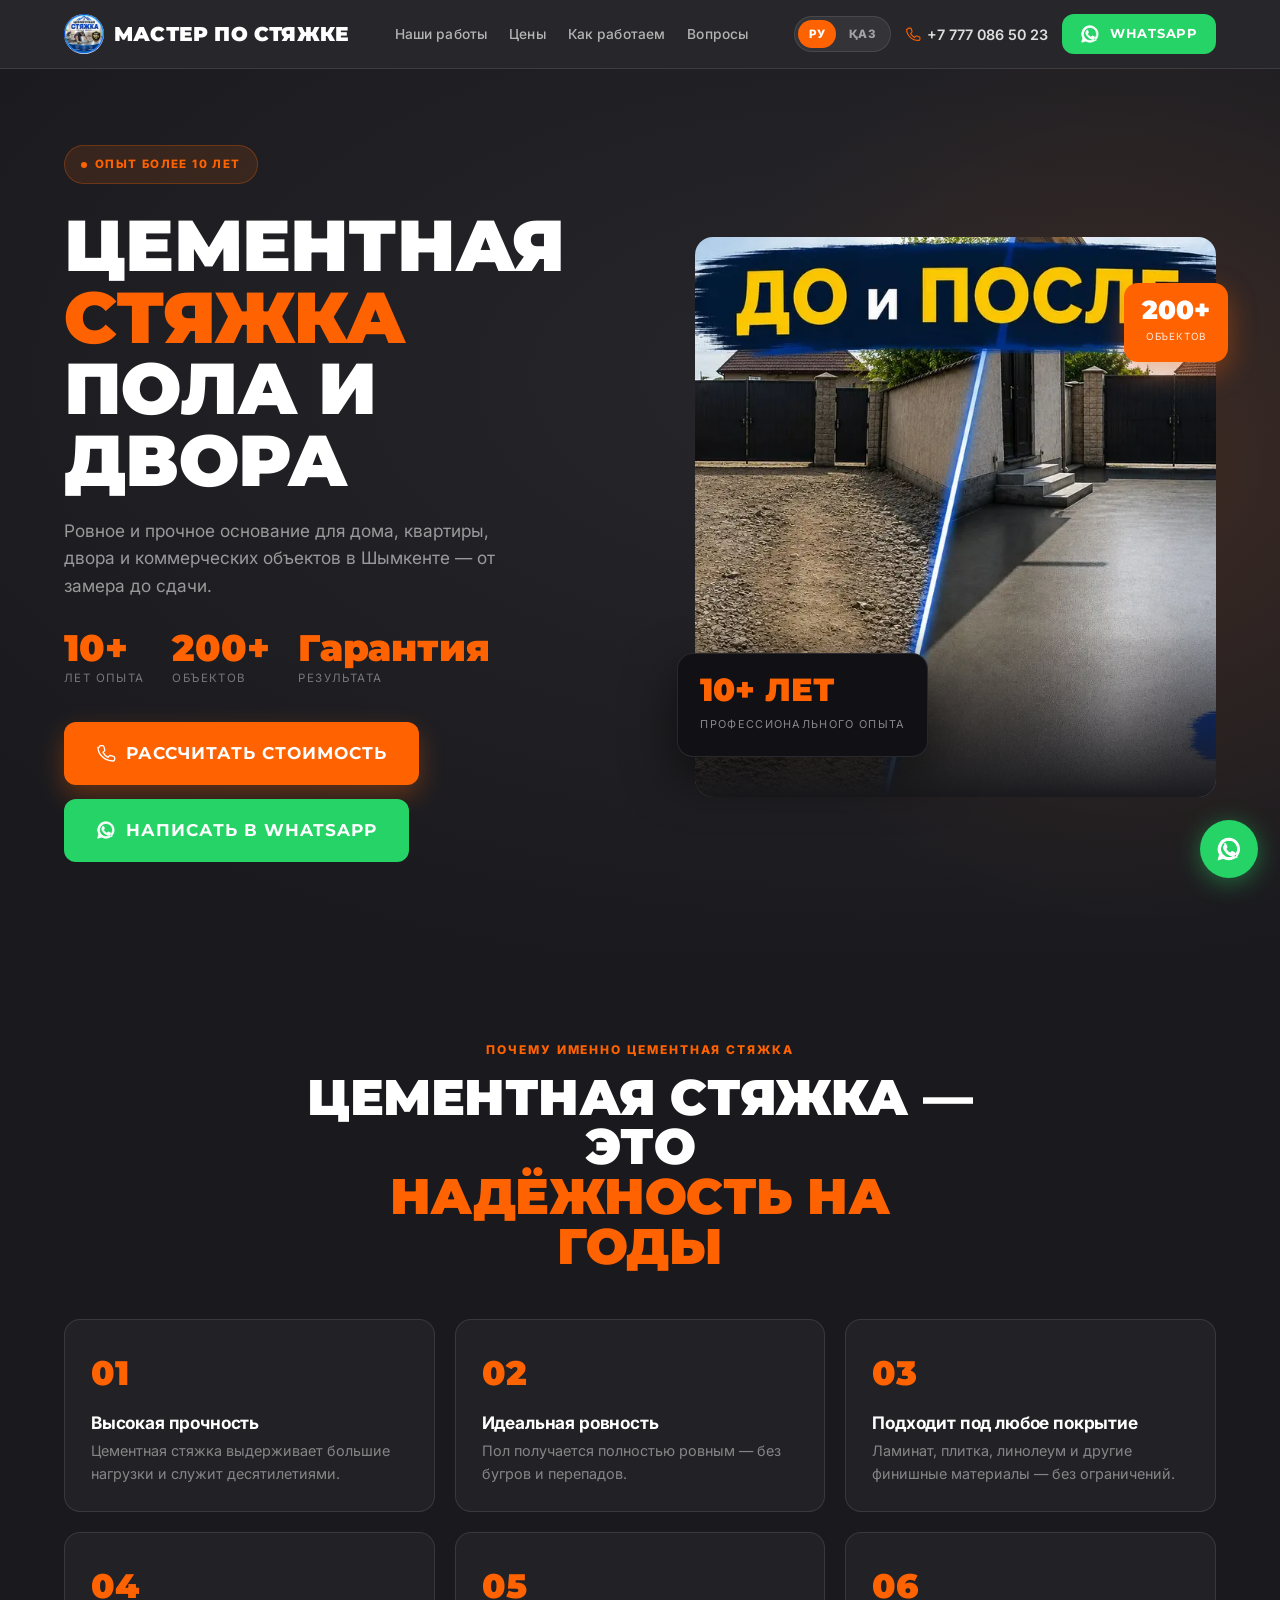
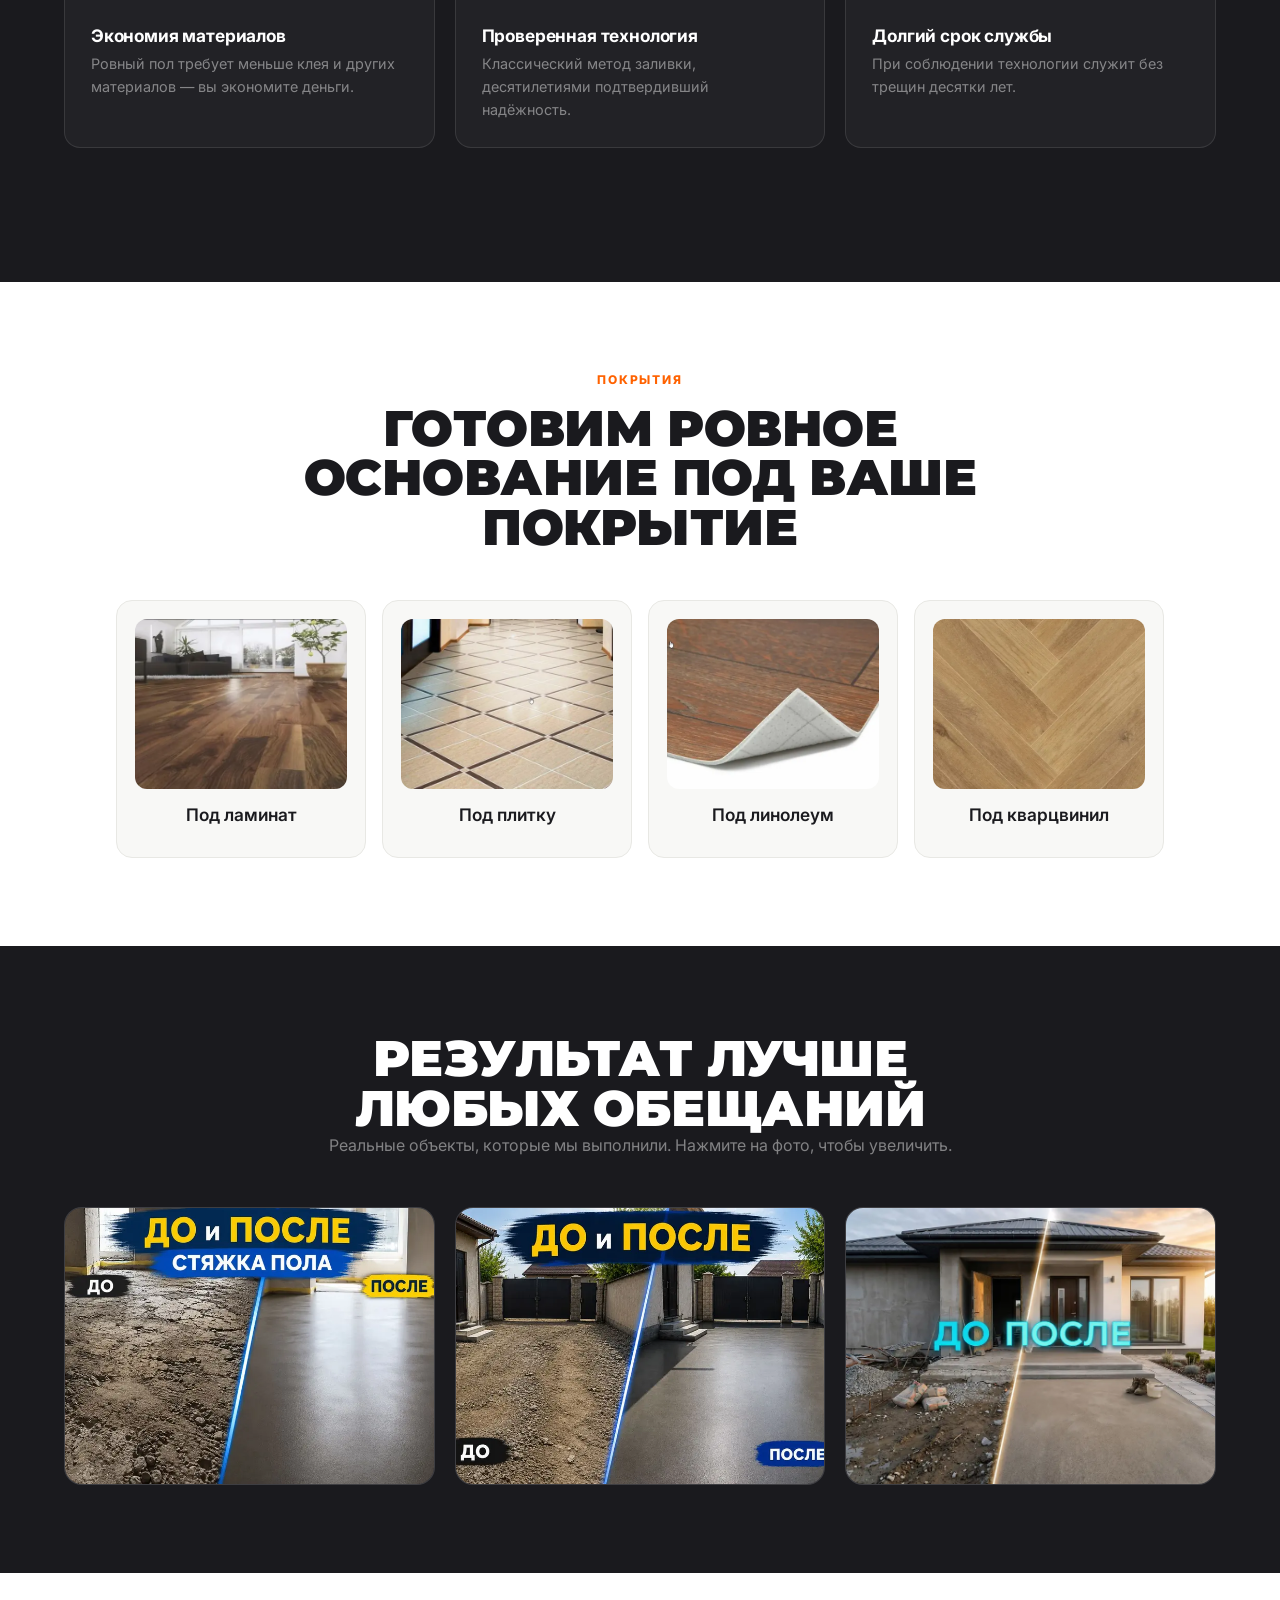
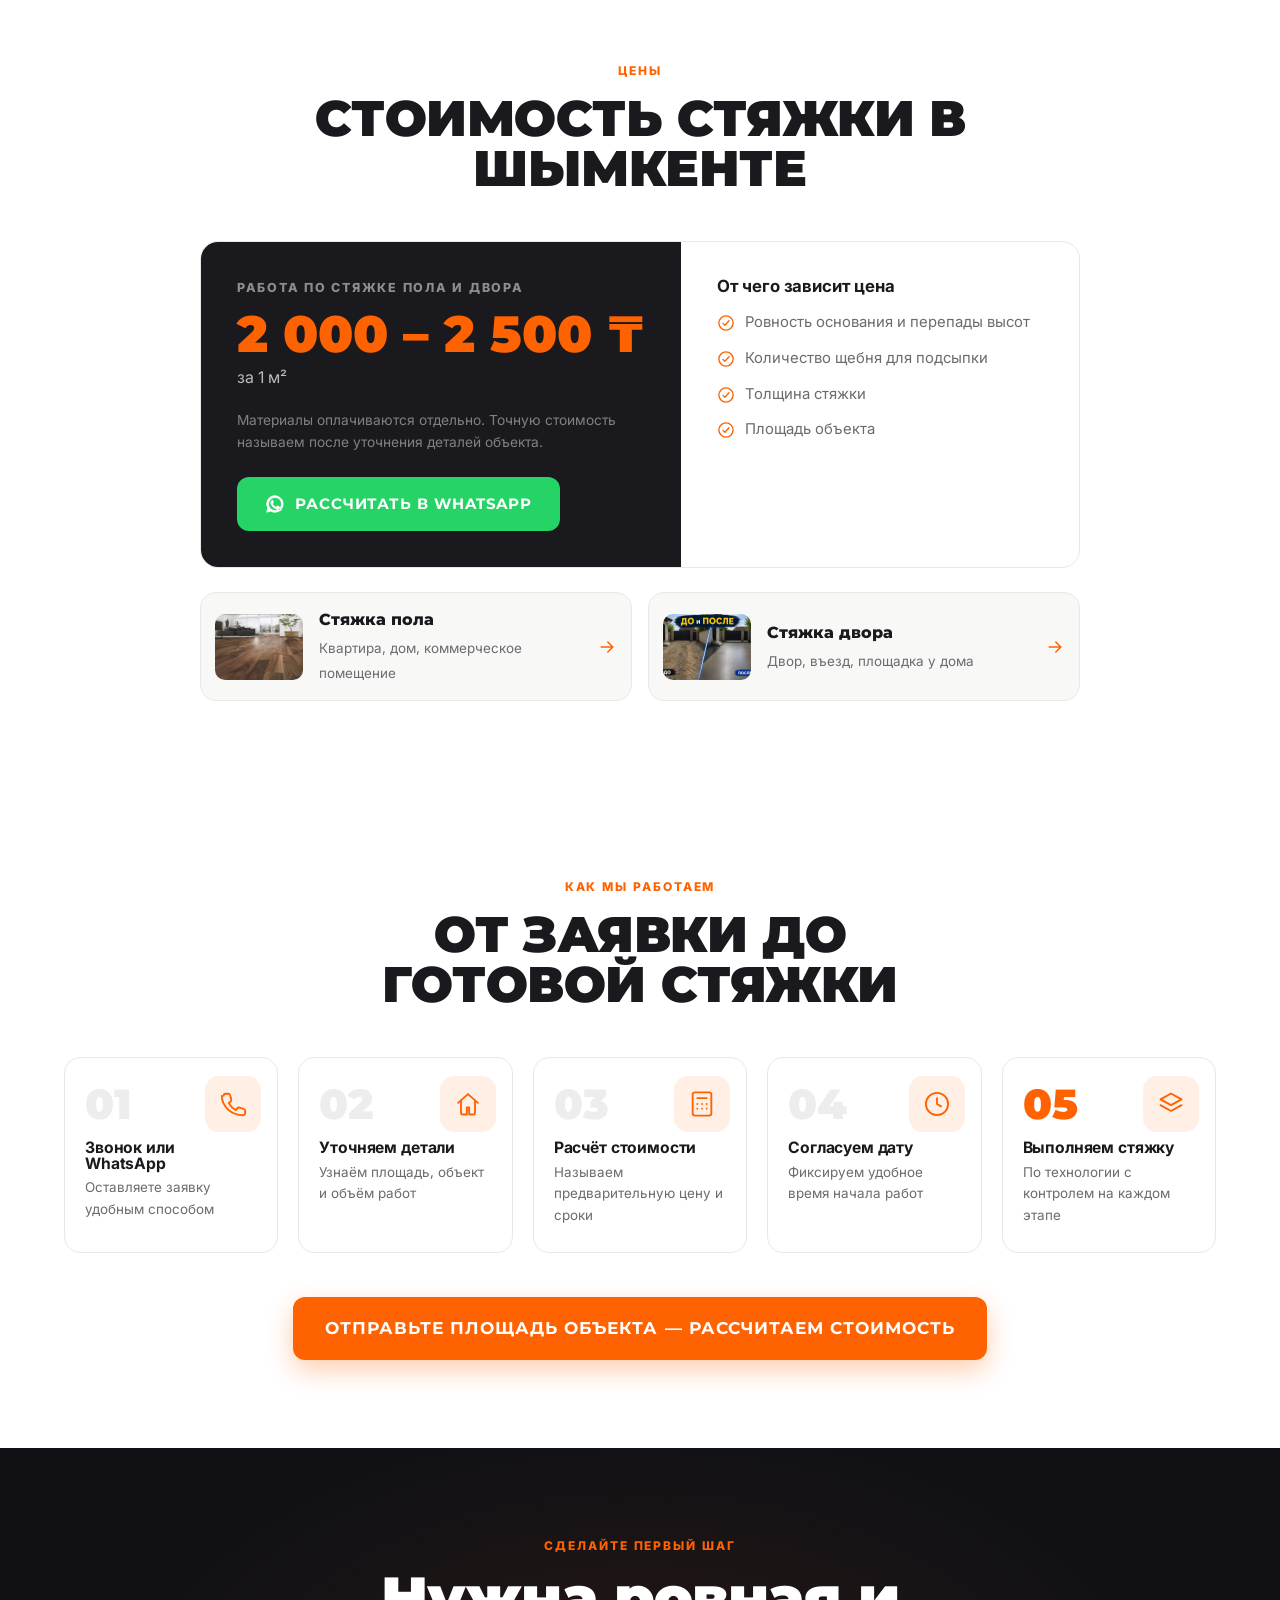
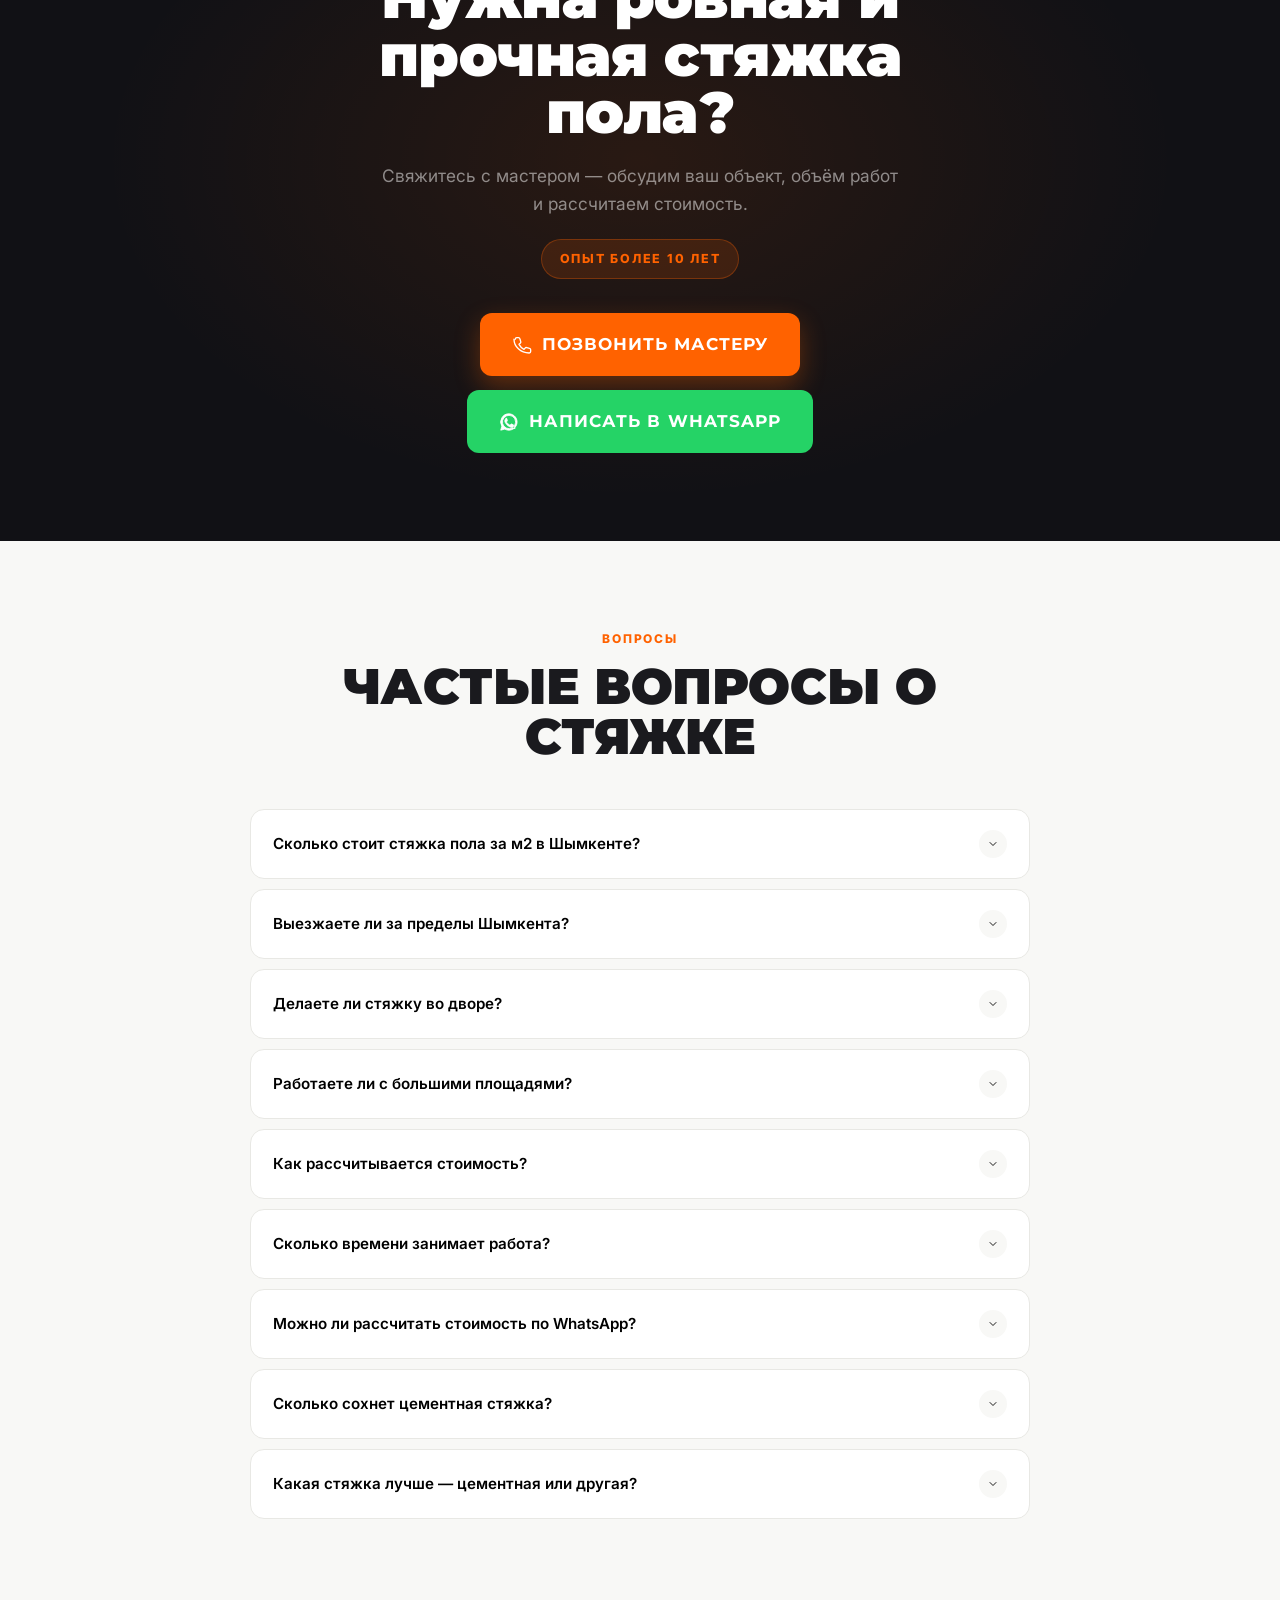
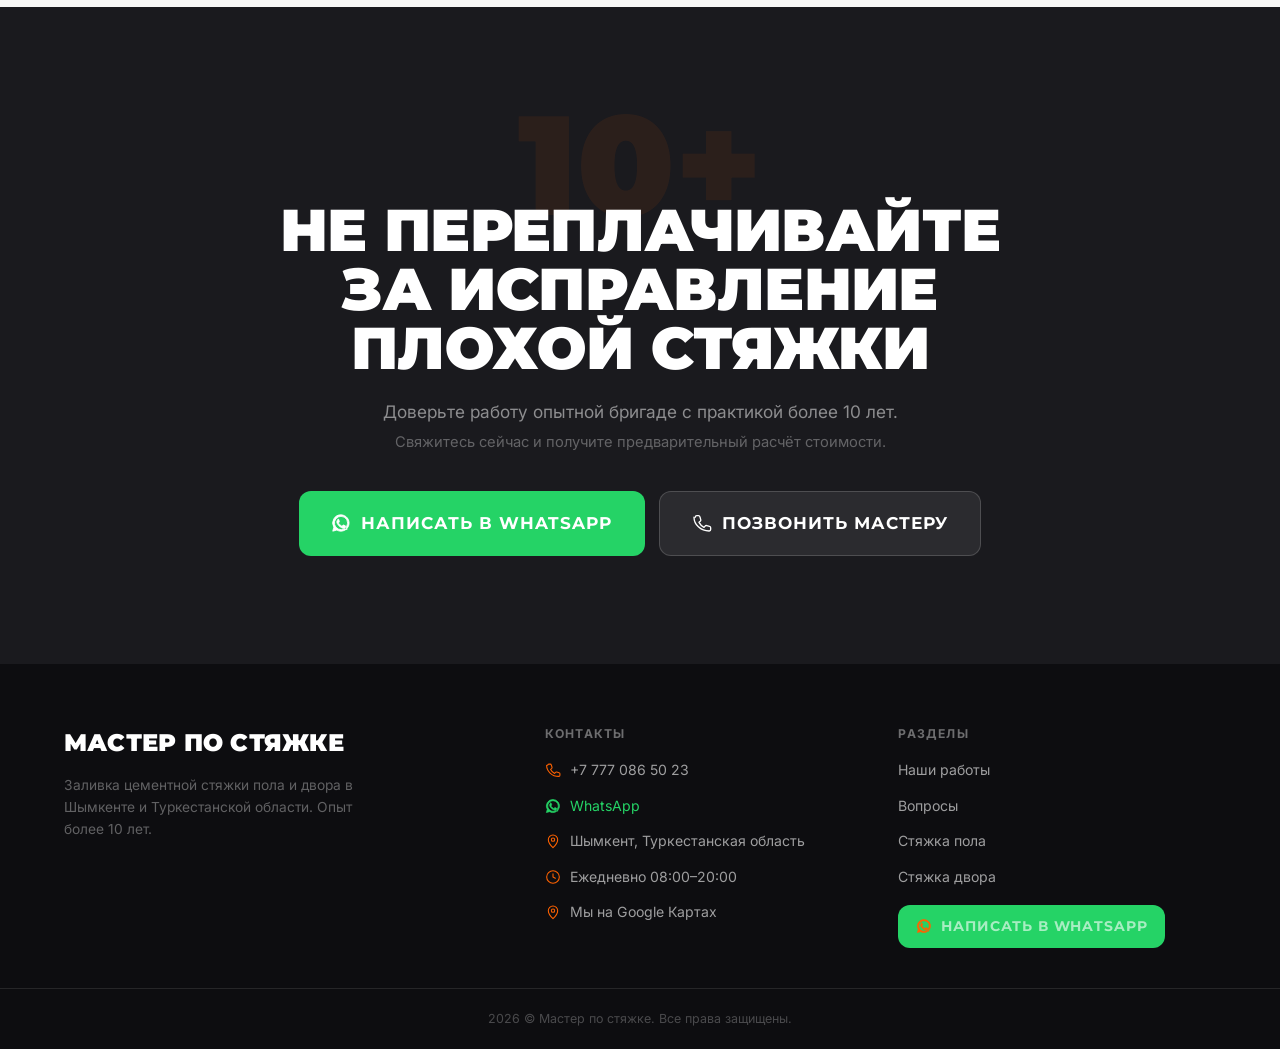
==== index.html @ 06625010 "Work more search phrases into page copy Add 'заливка пола', 'бетонирование двора', 'цена за м2' and " ====
<!DOCTYPE html>
<html lang="ru">
<head>
<meta charset="UTF-8">
<meta name="viewport" content="width=device-width, initial-scale=1.0">
<title>Цементная стяжка пола и двора в Шымкенте — мастер с опытом 10+ лет</title>
<meta name="description" content="Профессиональная заливка цементной стяжки пола и двора в Шымкенте. Опытный мастер и бригада, соблюдение технологии, цена работы от 2000 ₸ за м². Звоните или пишите в WhatsApp.">
<meta name="keywords" content="цементная стяжка Шымкент, стяжка пола Шымкент, заливка стяжки, заливка пола, стяжка двора, стяжка под ламинат, стяжка под плитку, стяжка под линолеум, стяжка под кварцвинил, мастер по стяжке, бригада по стяжке, заливка цементного пола, стяжка пола цена Шымкент, стяжка пола под ключ, ровная стяжка пола, стяжка для квартиры Шымкент, стяжка частного дома, выравнивание пола стяжкой, стяжка Туркестанская область, сколько стоит стяжка за м2, сколько сохнет стяжка">
<meta name="robots" content="index, follow">
<link rel="canonical" href="https://styazhka-shymkent.kz/">
<link rel="alternate" hreflang="ru" href="https://styazhka-shymkent.kz/">
<link rel="alternate" hreflang="kk" href="https://styazhka-shymkent.kz/kk/">
<link rel="alternate" hreflang="x-default" href="https://styazhka-shymkent.kz/">

<meta property="og:type" content="website">
<meta property="og:title" content="Цементная стяжка пола и двора в Шымкенте — мастер с опытом 10+ лет">
<meta property="og:description" content="Ровная и прочная стяжка для дома, квартиры, двора и коммерческих объектов. Расчёт стоимости до начала работ.">
<meta property="og:image" content="https://styazhka-shymkent.kz/images/hero-driveway.jpg">
<meta property="og:image:width" content="1400">
<meta property="og:image:height" content="933">
<meta property="og:url" content="https://styazhka-shymkent.kz/">
<meta property="og:locale" content="ru_RU">
<meta property="og:locale:alternate" content="kk_KZ">
<meta property="og:phone_number" content="+77770865023">

<link rel="icon" href="/favicon.ico" sizes="any">
<link rel="icon" type="image/png" sizes="48x48" href="/favicon-48.png">
<link rel="icon" type="image/png" sizes="96x96" href="/favicon-96.png">
<link rel="icon" type="image/png" sizes="120x120" href="/favicon-120.png">
<link rel="icon" type="image/png" sizes="192x192" href="/favicon-192.png">
<link rel="apple-touch-icon" href="/apple-touch-icon.png">

<link rel="preconnect" href="https://fonts.googleapis.com">
<link rel="preconnect" href="https://fonts.gstatic.com" crossorigin>
<link rel="preload" as="style" href="https://fonts.googleapis.com/css2?family=Montserrat:wght@600;700;800;900&family=Inter:wght@400;500;600;700&display=swap">
<link href="https://fonts.googleapis.com/css2?family=Montserrat:wght@600;700;800;900&family=Inter:wght@400;500;600;700&display=swap" rel="stylesheet" media="print" onload="this.media='all'">
<noscript><link href="https://fonts.googleapis.com/css2?family=Montserrat:wght@600;700;800;900&family=Inter:wght@400;500;600;700&display=swap" rel="stylesheet"></noscript>

<link rel="preload" as="image" href="images/hero-driveway.webp" media="(min-width: 1081px)" fetchpriority="high">
<link rel="stylesheet" href="styles.css?v=2">

<script type="application/ld+json">
{
  "@context": "https://schema.org",
  "@type": "HomeAndConstructionBusiness",
  "name": "Мастер по стяжке — Шымкент",
  "description": "Заливка цементной стяжки пола и двора в Шымкенте. Опытный мастер и бригада, более 10 лет на рынке.",
  "url": "https://styazhka-shymkent.kz/",
  "image": "https://styazhka-shymkent.kz/images/hero-driveway.jpg",
  "telephone": "+77770865023",
  "priceRange": "2000–2500 ₸/м²",
  "logo": "https://styazhka-shymkent.kz/images/logo.png",
  "openingHours": "Mo-Su 08:00-20:00",
  "hasMap": "https://maps.google.com/?cid=4954573029250881771",
  "sameAs": ["https://maps.google.com/?cid=4954573029250881771"],
  "areaServed": [
    {"@type": "City", "name": "Шымкент"},
    {"@type": "AdministrativeArea", "name": "Туркестанская область"}
  ],
  "address": { "@type": "PostalAddress", "addressLocality": "Шымкент", "addressCountry": "KZ" }
}
</script>
<!-- Yandex.Metrika counter -->
<script type="text/javascript">
    (function(m,e,t,r,i,k,a){
        m[i]=m[i]||function(){(m[i].a=m[i].a||[]).push(arguments)};
        m[i].l=1*new Date();
        for (var j = 0; j < document.scripts.length; j++) {if (document.scripts[j].src === r) { return; }}
        k=e.createElement(t),a=e.getElementsByTagName(t)[0],k.async=1,k.src=r,a.parentNode.insertBefore(k,a)
    })(window, document,'script','https://mc.yandex.ru/metrika/tag.js?id=113211714', 'ym');

    ym(113211714, 'init', {ssr:true, webvisor:true, clickmap:true, ecommerce:"dataLayer", accurateTrackBounce:true, trackLinks:true});
</script>
<!-- /Yandex.Metrika counter -->
</head>
<body>
<noscript><div><img src="https://mc.yandex.ru/watch/113211714" style="position:absolute; left:-9999px;" alt="" /></div></noscript>

<!-- ===== ICON SPRITE ===== -->
<svg style="display:none">
  <defs>
    <symbol id="i-award" viewBox="0 0 24 24" fill="none" stroke="currentColor" stroke-width="1.6" stroke-linecap="round" stroke-linejoin="round">
      <circle cx="12" cy="8" r="6"/><path d="M8.5 13.5 7 22l5-3 5 3-1.5-8.5"/>
    </symbol>
    <symbol id="i-users" viewBox="0 0 24 24" fill="none" stroke="currentColor" stroke-width="1.6" stroke-linecap="round" stroke-linejoin="round">
      <circle cx="9" cy="8" r="3.2"/><path d="M2.5 20c0-3.5 2.9-6 6.5-6s6.5 2.5 6.5 6"/>
      <circle cx="17" cy="8.5" r="2.6"/><path d="M16 14.3c2.9.4 5 2.6 5 5.7"/>
    </symbol>
    <symbol id="i-pin" viewBox="0 0 24 24" fill="none" stroke="currentColor" stroke-width="1.6" stroke-linecap="round" stroke-linejoin="round">
      <path d="M12 22s7-6.6 7-12a7 7 0 1 0-14 0c0 5.4 7 12 7 12Z"/><circle cx="12" cy="10" r="2.5"/>
    </symbol>
    <symbol id="i-calc" viewBox="0 0 24 24" fill="none" stroke="currentColor" stroke-width="1.6" stroke-linecap="round" stroke-linejoin="round">
      <rect x="4" y="2" width="16" height="20" rx="2"/><path d="M8 7h8M8 12h.01M12 12h.01M16 12h.01M8 16h.01M12 16h.01M16 16h.01"/>
    </symbol>
    <symbol id="i-phone" viewBox="0 0 24 24" fill="none" stroke="currentColor" stroke-width="1.6" stroke-linecap="round" stroke-linejoin="round">
      <path d="M4 5c0-1 .8-1.8 1.8-1.8h2c.8 0 1.5.5 1.7 1.3l1 3.4c.2.7 0 1.5-.6 2l-1.5 1.3a14 14 0 0 0 6 6l1.3-1.5c.5-.6 1.3-.8 2-.6l3.4 1c.8.2 1.3.9 1.3 1.7v2c0 1-.8 1.8-1.8 1.8C10.3 21.6 2.4 13.7 2.4 5"/>
    </symbol>
    <symbol id="i-whatsapp" viewBox="0 0 24 24" fill="currentColor">
      <path d="M12 2.2A9.8 9.8 0 0 0 3.4 17l-1.3 4.8L7 20.5A9.8 9.8 0 1 0 12 2.2Zm0 1.8a8 8 0 0 1 6.7 12.3l-.2.4.8 3-3.1-.8-.4.2A8 8 0 1 1 12 4Zm-3.4 4c-.2 0-.5 0-.7.4-.2.4-.9 1-.9 2.3 0 1.3 1 2.6 1.1 2.8.1.2 2 3.1 4.8 4.2 2.4 1 2.4.6 2.8.6.5 0 1.6-.6 1.8-1.3.2-.6.2-1.1.2-1.2-.1-.1-.3-.2-.6-.4l-2-1c-.3-.1-.5-.1-.6.1l-.9 1.1c-.2.2-.3.2-.6.1-.3-.1-1.2-.5-2.3-1.5-.9-.8-1.4-1.7-1.6-2-.2-.3 0-.5.1-.6l.5-.6c.2-.2.2-.4.3-.6.1-.2 0-.4 0-.6l-.9-2.1c-.2-.5-.4-.5-.6-.5h-.5Z"/>
    </symbol>
    <symbol id="i-check" viewBox="0 0 24 24" fill="none" stroke="currentColor" stroke-width="1.8" stroke-linecap="round" stroke-linejoin="round">
      <circle cx="12" cy="12" r="9.5"/><path d="m8 12.5 2.5 2.5 5.5-6"/>
    </symbol>
    <symbol id="i-star" viewBox="0 0 24 24" fill="currentColor">
      <path d="M12 2.5l2.9 6.1 6.6.8-4.9 4.5 1.3 6.6L12 17.4l-5.9 3.1 1.3-6.6-4.9-4.5 6.6-.8Z"/>
    </symbol>
    <symbol id="i-home" viewBox="0 0 24 24" fill="none" stroke="currentColor" stroke-width="1.6" stroke-linecap="round" stroke-linejoin="round">
      <path d="M3.5 11 12 3.5 20.5 11"/><path d="M6 9.5V20a1 1 0 0 0 1 1h4v-6h2v6h4a1 1 0 0 0 1-1V9.5"/>
    </symbol>
    <symbol id="i-building" viewBox="0 0 24 24" fill="none" stroke="currentColor" stroke-width="1.6" stroke-linecap="round" stroke-linejoin="round">
      <rect x="5" y="3" width="14" height="18" rx="1"/><path d="M9 7h1M14 7h1M9 11h1M14 11h1M9 15h1M14 15h1M10 21v-4h4v4"/>
    </symbol>
    <symbol id="i-layers" viewBox="0 0 24 24" fill="none" stroke="currentColor" stroke-width="1.6" stroke-linecap="round" stroke-linejoin="round">
      <path d="m12 3 9 5-9 5-9-5 9-5Z"/><path d="m3 13 9 5 9-5"/>
    </symbol>
    <symbol id="i-grid" viewBox="0 0 24 24" fill="none" stroke="currentColor" stroke-width="1.6" stroke-linecap="round" stroke-linejoin="round">
      <rect x="3.5" y="3.5" width="7.5" height="7.5" rx="1"/><rect x="13" y="3.5" width="7.5" height="7.5" rx="1"/>
      <rect x="3.5" y="13" width="7.5" height="7.5" rx="1"/><rect x="13" y="13" width="7.5" height="7.5" rx="1"/>
    </symbol>
    <symbol id="i-tree" viewBox="0 0 24 24" fill="none" stroke="currentColor" stroke-width="1.6" stroke-linecap="round" stroke-linejoin="round">
      <path d="M12 2 7 10h3l-4 6h4v6h4v-6h4l-4-6h3L12 2Z"/>
    </symbol>
    <symbol id="i-garage" viewBox="0 0 24 24" fill="none" stroke="currentColor" stroke-width="1.6" stroke-linecap="round" stroke-linejoin="round">
      <path d="M3 21V9l9-6 9 6v12"/><path d="M5 21v-9h14v9"/><path d="M5 12h14"/>
    </symbol>
    <symbol id="i-briefcase" viewBox="0 0 24 24" fill="none" stroke="currentColor" stroke-width="1.6" stroke-linecap="round" stroke-linejoin="round">
      <rect x="2.5" y="7" width="19" height="13" rx="2"/><path d="M8 7V5a2 2 0 0 1 2-2h4a2 2 0 0 1 2 2v2"/><path d="M2.5 12.5h19"/>
    </symbol>
    <symbol id="i-maximize" viewBox="0 0 24 24" fill="none" stroke="currentColor" stroke-width="1.6" stroke-linecap="round" stroke-linejoin="round">
      <path d="M8 3H4a1 1 0 0 0-1 1v4M16 3h4a1 1 0 0 1 1 1v4M21 16v4a1 1 0 0 1-1 1h-4M3 16v4a1 1 0 0 0 1 1h4"/>
    </symbol>
    <symbol id="i-camera" viewBox="0 0 24 24" fill="none" stroke="currentColor" stroke-width="1.6" stroke-linecap="round" stroke-linejoin="round">
      <path d="M4 8h3l1.5-2h7L17 8h3a1 1 0 0 1 1 1v9a1 1 0 0 1-1 1H4a1 1 0 0 1-1-1V9a1 1 0 0 1 1-1Z"/><circle cx="12" cy="13.5" r="3.4"/>
    </symbol>
    <symbol id="i-clock" viewBox="0 0 24 24" fill="none" stroke="currentColor" stroke-width="1.6" stroke-linecap="round" stroke-linejoin="round">
      <circle cx="12" cy="12" r="9.5"/><path d="M12 7v5l3.5 2"/>
    </symbol>
    <symbol id="i-arrow" viewBox="0 0 24 24" fill="none" stroke="currentColor" stroke-width="1.8" stroke-linecap="round" stroke-linejoin="round">
      <path d="M5 12h14M13 6l6 6-6 6"/>
    </symbol>
    <symbol id="i-chevron" viewBox="0 0 24 24" fill="none" stroke="currentColor" stroke-width="1.8" stroke-linecap="round" stroke-linejoin="round">
      <path d="m6 9 6 6 6-6"/>
    </symbol>
    <symbol id="i-close" viewBox="0 0 24 24" fill="none" stroke="currentColor" stroke-width="1.8" stroke-linecap="round" stroke-linejoin="round">
      <path d="m6 6 12 12M18 6 6 18"/>
    </symbol>
    <symbol id="i-zoom" viewBox="0 0 24 24" fill="none" stroke="currentColor" stroke-width="1.6" stroke-linecap="round" stroke-linejoin="round">
      <circle cx="11" cy="11" r="7"/><path d="m21 21-4.3-4.3M11 8v6M8 11h6"/>
    </symbol>
    <symbol id="i-shield" viewBox="0 0 24 24" fill="none" stroke="currentColor" stroke-width="1.6" stroke-linecap="round" stroke-linejoin="round">
      <path d="M12 2.5 20 6v6c0 5-3.4 8.4-8 9.5C7.4 20.4 4 17 4 12V6l8-3.5Z"/><path d="m8.5 12 2.5 2.5 4.5-5"/>
    </symbol>
  </defs>
</svg>

<!-- ===== HEADER ===== -->
<header class="site-header" id="siteHeader">
  <div class="container header-inner">
    <a href="#top" class="logo">
      <img class="logo-mark" src="images/logo.webp" width="40" height="40" alt="Логотип — Мастер по стяжке">
      <span class="logo-stack">
        <span class="logo-text" data-i18n="logo.header">Мастер по стяжке</span>
      </span>
    </a>

    <nav class="main-nav" id="mainNav">
      <a href="#before-after" data-i18n="nav.before_after">Наши работы</a>
      <a href="#price">Цены</a>
      <a href="#process" data-i18n="nav.process" class="hide-mobile">Как работаем</a>
      <a href="#faq" data-i18n="nav.faq">Вопросы</a>
    </nav>

    <div class="header-actions">
      <div class="lang-switch" role="group" aria-label="Тіл / Язык">
        <a href="/" class="lang-btn active">РУ</a>
        <a href="/kk/" class="lang-btn">ҚАЗ</a>
      </div>
      <a href="tel:+77770865023" class="phone-link">
        <svg class="ic"><use href="#i-phone"/></svg> +7 777 086 50 23
      </a>
      <a href="https://wa.me/77770865023?text=Здравствуйте! Хочу узнать стоимость заливки стяжки." class="btn btn-accent btn-sm">
        <svg class="ic"><use href="#i-whatsapp"/></svg> WhatsApp
      </a>
      <button class="burger" id="burger" aria-label="Меню">
        <span></span><span></span><span></span>
      </button>
    </div>
  </div>
</header>

<!-- ===== HERO ===== -->
<section class="hero" id="top">
  <div class="container hero-inner">
    <div class="hero-text reveal">
      <span class="hero-badge"><span class="dot"></span> <span data-i18n="hero.badge">Опыт более 10 лет</span></span>

      <h1 data-i18n-html="hero.h1">ЦЕМЕНТНАЯ<br><span class="accent">СТЯЖКА</span><br>ПОЛА И ДВОРА</h1>

      <p class="hero-sub" data-i18n="hero.sub">Ровное и прочное основание для дома, квартиры, двора и коммерческих объектов в Шымкенте — от замера до сдачи.</p>

      <div class="hero-stats">
        <div><strong>10+</strong><span data-i18n="hero.stat1">лет опыта</span></div>
        <div><strong>200+</strong><span data-i18n="hero.stat2">объектов</span></div>
        <div><strong data-i18n="hero.stat3num">Гарантия</strong><span data-i18n="hero.stat3">результата</span></div>
      </div>

      <div class="hero-cta">
        <a href="#contact-form" class="btn btn-primary btn-lg"><svg class="ic"><use href="#i-phone"/></svg> <span data-i18n="hero.cta1">Рассчитать стоимость</span></a>
        <a href="https://wa.me/77770865023?text=Здравствуйте! Хочу узнать стоимость заливки стяжки." class="btn btn-accent btn-lg">
          <svg class="ic"><use href="#i-whatsapp"/></svg> <span data-i18n="common.whatsapp_link">Написать в WhatsApp</span>
        </a>
      </div>

    </div>

    <div class="hero-media">
      <div class="hero-photo">
        <img src="images/hero-driveway.webp" width="1100" height="733" loading="lazy" alt="Стяжка двора в Шымкенте — до и после">
      </div>
      <div class="hero-badge-card">
        <strong data-i18n="hero.badgecard1">10+ ЛЕТ</strong>
        <span data-i18n="hero.badgecard2">Профессионального опыта</span>
      </div>
      <div class="hero-badge-pin">
        <strong>200+</strong>
        <span data-i18n="hero.badgepin">объектов</span>
      </div>
    </div>
  </div>
</section>

<!-- ===== PAIN SECTION ===== -->
<section class="section section-dark">
  <div class="container">
    <div class="section-head reveal">
      <span class="eyebrow" data-i18n="pain.eyebrow">Почему именно цементная стяжка</span>
      <h2 data-i18n-html="pain.h2">ЦЕМЕНТНАЯ СТЯЖКА — ЭТО<br><span class="accent">НАДЁЖНОСТЬ НА ГОДЫ</span></h2>
    </div>

    <div class="grid grid-3 pain-cards">
      <div class="pain-card reveal">
        <div class="pain-num"></div>
        <h3 data-i18n="pain1.title">Высокая прочность</h3>
        <p data-i18n="pain1.desc">Цементная стяжка выдерживает большие нагрузки и служит десятилетиями.</p>
      </div>
      <div class="pain-card reveal">
        <div class="pain-num"></div>
        <h3 data-i18n="pain2.title">Идеальная ровность</h3>
        <p data-i18n="pain2.desc">Пол получается полностью ровным — без бугров и перепадов.</p>
      </div>
      <div class="pain-card reveal">
        <div class="pain-num"></div>
        <h3 data-i18n="pain3.title">Подходит под любое покрытие</h3>
        <p data-i18n="pain3.desc">Ламинат, плитка, линолеум и другие финишные материалы — без ограничений.</p>
      </div>
      <div class="pain-card reveal">
        <div class="pain-num"></div>
        <h3 data-i18n="pain4.title">Экономия материалов</h3>
        <p data-i18n="pain4.desc">Ровный пол требует меньше клея и других материалов — вы экономите деньги.</p>
      </div>
      <div class="pain-card reveal">
        <div class="pain-num"></div>
        <h3 data-i18n="pain5.title">Проверенная технология</h3>
        <p data-i18n="pain5.desc">Классический метод заливки, десятилетиями подтвердивший надёжность.</p>
      </div>
      <div class="pain-card reveal">
        <div class="pain-num"></div>
        <h3 data-i18n="pain6.title">Долгий срок службы</h3>
        <p data-i18n="pain6.desc">При соблюдении технологии служит без трещин десятки лет.</p>
      </div>
    </div>
  </div>
</section>

<!-- ===== FLOOR TYPES ===== -->
<section class="section" id="floor-types">
  <div class="container">
    <div class="section-head reveal">
      <span class="eyebrow" data-i18n="floortypes.eyebrow">Покрытия</span>
      <h2 data-i18n="floortypes.h2">Готовим ровное основание под ваше покрытие</h2>
    </div>

    <div class="floor-types">
      <div class="floor-type reveal">
        <div class="floor-type-photo"><img src="images/floor-laminate.webp" width="600" height="360" alt="Стяжка под ламинат" loading="lazy"></div>
        <span data-i18n="floortype1">Под ламинат</span>
      </div>
      <div class="floor-type reveal">
        <div class="floor-type-photo"><img src="images/floor-tile.webp" width="600" height="396" alt="Стяжка под плитку" loading="lazy"></div>
        <span data-i18n="floortype2">Под плитку</span>
      </div>
      <div class="floor-type reveal">
        <div class="floor-type-photo"><img src="images/floor-linoleum.webp" width="600" height="435" alt="Стяжка под линолеум" loading="lazy"></div>
        <span data-i18n="floortype3">Под линолеум</span>
      </div>
      <div class="floor-type reveal">
        <div class="floor-type-photo"><img src="images/floor-quartzvinyl.webp" width="600" height="408" alt="Стяжка под кварцвинил" loading="lazy"></div>
        <span data-i18n="floortype4">Под кварцвинил</span>
      </div>
    </div>
  </div>
</section>

<!-- ===== BEFORE / AFTER ===== -->
<section class="section section-dark" id="before-after">
  <div class="container">
    <div class="section-head reveal">
      <h2 data-i18n="before_after.h2">Результат лучше любых обещаний</h2>
      <p data-i18n="before_after.p">Реальные объекты, которые мы выполнили. Нажмите на фото, чтобы увеличить.</p>
    </div>

    <div class="grid grid-3">
      <div class="ba-item reveal" data-label="Стяжка пола в квартире" data-img="images/before-after-floor.webp">
        <img src="images/before-after-floor-sm.webp" width="800" height="533" alt="Стяжка пола До и После — Шымкент" loading="lazy">
        <div class="ba-overlay"><span data-i18n="ba1.label">Стяжка пола в квартире</span></div>
        <div class="ba-zoom"><svg class="ic"><use href="#i-zoom"/></svg></div>
      </div>
      <div class="ba-item reveal" data-label="Стяжка двора частного дома" data-img="images/before-after-yard.webp">
        <img src="images/before-after-yard-sm.webp" width="800" height="533" alt="Стяжка двора До и После — Шымкент" loading="lazy">
        <div class="ba-overlay"><span data-i18n="ba2.label">Стяжка двора частного дома</span></div>
        <div class="ba-zoom"><svg class="ic"><use href="#i-zoom"/></svg></div>
      </div>
      <div class="ba-item reveal" data-label="Стяжка у входа в частный дом" data-img="images/before-after-house.webp">
        <img src="images/before-after-house-sm.webp" width="800" height="599" alt="Стяжка перед домом До и После — Шымкент" loading="lazy">
        <div class="ba-overlay"><span data-i18n="ba3.label">Стяжка у входа в частный дом</span></div>
        <div class="ba-zoom"><svg class="ic"><use href="#i-zoom"/></svg></div>
      </div>
    </div>
  </div>
</section>

<!-- ===== PRICE ===== -->
<section class="section" id="price">
  <div class="container">
    <div class="section-head reveal">
      <span class="eyebrow">Цены</span>
      <h2>Стоимость стяжки в Шымкенте</h2>
    </div>
    <div class="price-card reveal">
      <div class="price-main">
        <div class="price-label">Работа по стяжке пола и двора</div>
        <div class="price-value">2 000 – 2 500 ₸</div>
        <div class="price-unit">за 1 м²</div>
        <p class="price-note">Материалы оплачиваются отдельно. Точную стоимость называем после уточнения деталей объекта.</p>
        <a href="https://wa.me/77770865023?text=Здравствуйте! Хочу узнать стоимость заливки стяжки." class="btn btn-accent"><svg class="ic"><use href="#i-whatsapp"/></svg> <span>Рассчитать в WhatsApp</span></a>
      </div>
      <div class="price-factors">
        <h3>От чего зависит цена</h3>
        <ul>
          <li><svg class="ic"><use href="#i-check"/></svg> <span>Ровность основания и перепады высот</span></li>
          <li><svg class="ic"><use href="#i-check"/></svg> <span>Количество щебня для подсыпки</span></li>
          <li><svg class="ic"><use href="#i-check"/></svg> <span>Толщина стяжки</span></li>
          <li><svg class="ic"><use href="#i-check"/></svg> <span>Площадь объекта</span></li>
        </ul>
      </div>
    </div>
    <div class="service-links reveal">
      <a href="/styazhka-pola/" class="service-link">
        <img src="images/floor-laminate.webp" alt="Стяжка пола" loading="lazy">
        <div><strong>Стяжка пола</strong><span>Квартира, дом, коммерческое помещение</span></div>
        <svg class="ic"><use href="#i-arrow"/></svg>
      </a>
      <a href="/styazhka-dvora/" class="service-link">
        <img src="images/before-after-yard-sm.webp" alt="Стяжка двора" loading="lazy">
        <div><strong>Стяжка двора</strong><span>Двор, въезд, площадка у дома</span></div>
        <svg class="ic"><use href="#i-arrow"/></svg>
      </a>
    </div>
  </div>
</section>

<!-- ===== PROCESS / STEPS ===== -->
<section class="section" id="process">
  <div class="container">
    <div class="section-head reveal">
      <span class="eyebrow" data-i18n="process.eyebrow">Как мы работаем</span>
      <h2 data-i18n="process.h2">От заявки до готовой стяжки</h2>
    </div>
    <div class="grid steps">
      <div class="step reveal">
        <div class="step-icon"><svg class="ic"><use href="#i-phone"/></svg></div>
        <div class="step-num">01</div>
        <h3 data-i18n="step1.title">Звонок или WhatsApp</h3>
        <p data-i18n="step1.desc">Оставляете заявку удобным способом</p>
      </div>
      <div class="step reveal">
        <div class="step-icon"><svg class="ic"><use href="#i-home"/></svg></div>
        <div class="step-num">02</div>
        <h3 data-i18n="step2.title">Уточняем детали</h3>
        <p data-i18n="step2.desc">Узнаём площадь, объект и объём работ</p>
      </div>
      <div class="step reveal">
        <div class="step-icon"><svg class="ic"><use href="#i-calc"/></svg></div>
        <div class="step-num">03</div>
        <h3 data-i18n="step3.title">Расчёт стоимости</h3>
        <p data-i18n="step3.desc">Называем предварительную цену и сроки</p>
      </div>
      <div class="step reveal">
        <div class="step-icon"><svg class="ic"><use href="#i-clock"/></svg></div>
        <div class="step-num">04</div>
        <h3 data-i18n="step4.title">Согласуем дату</h3>
        <p data-i18n="step4.desc">Фиксируем удобное время начала работ</p>
      </div>
      <div class="step reveal">
        <div class="step-icon"><svg class="ic"><use href="#i-layers"/></svg></div>
        <div class="step-num">05</div>
        <h3 data-i18n="step5.title">Выполняем стяжку</h3>
        <p data-i18n="step5.desc">По технологии с контролем на каждом этапе</p>
      </div>
    </div>
    <div class="section-cta-link reveal">
      <a href="#contact-form" class="btn btn-primary btn-lg" data-i18n="process.cta">Отправьте площадь объекта — рассчитаем стоимость</a>
    </div>
  </div>
</section>

<!-- ===== OFFER (MID CTA) ===== -->
<section class="section section-deep offer">
  <div class="container offer-inner reveal">
    <span class="eyebrow" data-i18n="offer.eyebrow">Сделайте первый шаг</span>
    <h2 data-i18n="offer.h2">Нужна ровная и прочная стяжка пола?</h2>
    <p data-i18n="offer.p">Свяжитесь с мастером — обсудим ваш объект, объём работ и рассчитаем стоимость.</p>
    <span class="offer-badge" data-i18n="offer.badge">Опыт более 10 лет</span>
    <div class="offer-buttons">
      <a href="tel:+77770865023" class="btn btn-primary btn-lg"><svg class="ic"><use href="#i-phone"/></svg> <span data-i18n="final.call">Позвонить мастеру</span></a>
      <a href="https://wa.me/77770865023?text=Здравствуйте! Хочу узнать стоимость заливки стяжки." class="btn btn-accent btn-lg"><svg class="ic"><use href="#i-whatsapp"/></svg> <span data-i18n="common.whatsapp_link">Написать в WhatsApp</span></a>
    </div>
  </div>
</section>

<!-- ===== FAQ ===== -->
<section class="section section-surface" id="faq">
  <div class="container">
    <div class="section-head reveal">
      <span class="eyebrow" data-i18n="faq.eyebrow">Вопросы</span>
      <h2 data-i18n="faq.h2">Частые вопросы о стяжке</h2>
    </div>
    <div class="faq-list reveal">
      <div class="faq-item">
        <button class="faq-q"><span data-i18n="faq.q1">Сколько стоит стяжка пола за м2 в Шымкенте?</span> <span class="faq-q-icon"><svg class="ic"><use href="#i-chevron"/></svg></span></button>
        <div class="faq-a"><p data-i18n="faq.a1">Работа — от 2 000 до 2 500 ₸ за м², материалы оплачиваются отдельно. Итоговая цена зависит от площади, толщины и типа объекта — напишите параметры в WhatsApp, рассчитаем точно.</p></div>
      </div>
      <div class="faq-item">
        <button class="faq-q"><span data-i18n="faq.q2">Выезжаете ли за пределы Шымкента?</span> <span class="faq-q-icon"><svg class="ic"><use href="#i-chevron"/></svg></span></button>
        <div class="faq-a"><p data-i18n="faq.a2">Да, выезжаем по Шымкенту и ближайшим населённым пунктам Туркестанской области.</p></div>
      </div>
      <div class="faq-item">
        <button class="faq-q"><span data-i18n="faq.q3">Делаете ли стяжку во дворе?</span> <span class="faq-q-icon"><svg class="ic"><use href="#i-chevron"/></svg></span></button>
        <div class="faq-a"><p data-i18n="faq.a3">Да, заливаем стяжку двора с учётом уклона для отвода воды и нагрузки на поверхность.</p></div>
      </div>
      <div class="faq-item">
        <button class="faq-q"><span data-i18n="faq.q4">Работаете ли с большими площадями?</span> <span class="faq-q-icon"><svg class="ic"><use href="#i-chevron"/></svg></span></button>
        <div class="faq-a"><p data-i18n="faq.a4">Да, бригада выполняет заливку пола и двора любого масштаба — от квартиры до коммерческого помещения.</p></div>
      </div>
      <div class="faq-item">
        <button class="faq-q"><span data-i18n="faq.q5">Как рассчитывается стоимость?</span> <span class="faq-q-icon"><svg class="ic"><use href="#i-chevron"/></svg></span></button>
        <div class="faq-a"><p data-i18n="faq.a5">Точную стоимость мы рассчитываем в зависимости от ровности основания, количества щебня, которое потребуется засыпать, и толщины стяжки.</p></div>
      </div>
      <div class="faq-item">
        <button class="faq-q"><span data-i18n="faq.q6">Сколько времени занимает работа?</span> <span class="faq-q-icon"><svg class="ic"><use href="#i-chevron"/></svg></span></button>
        <div class="faq-a"><p data-i18n="faq.a6">Срок зависит от площади и типа объекта. Точный срок согласовываем при обсуждении заявки.</p></div>
      </div>
      <div class="faq-item">
        <button class="faq-q"><span data-i18n="faq.q8">Можно ли рассчитать стоимость по WhatsApp?</span> <span class="faq-q-icon"><svg class="ic"><use href="#i-chevron"/></svg></span></button>
        <div class="faq-a"><p data-i18n="faq.a8">Да! Напишите нам площадь и тип помещения — дадим предварительный расчёт. Точную сумму зафиксируем после замера.</p></div>
      </div>
      <div class="faq-item">
        <button class="faq-q"><span data-i18n="faq.q9">Сколько сохнет цементная стяжка?</span> <span class="faq-q-icon"><svg class="ic"><use href="#i-chevron"/></svg></span></button>
        <div class="faq-a"><p data-i18n="faq.a9">Полную прочность цементная стяжка набирает за 28 дней. Ходить по ней можно уже через 2–3 дня после заливки.</p></div>
      </div>
      <div class="faq-item">
        <button class="faq-q"><span data-i18n="faq.q10">Какая стяжка лучше — цементная или другая?</span> <span class="faq-q-icon"><svg class="ic"><use href="#i-chevron"/></svg></span></button>
        <div class="faq-a"><p data-i18n="faq.a10">Цементная стяжка — проверенный десятилетиями вариант: высокая прочность, ровность и совместимость с любым финишным покрытием.</p></div>
      </div>
    </div>
  </div>
</section>

<!-- ===== FINAL CTA ===== -->
<section class="section section-dark" id="contact-form">
  <div class="container final-cta reveal">
    <div class="final-watermark">10+</div>
    <h2 data-i18n-html="final.h2">НЕ ПЕРЕПЛАЧИВАЙТЕ<br>ЗА ИСПРАВЛЕНИЕ<br>ПЛОХОЙ СТЯЖКИ</h2>
    <p class="lead" data-i18n="final.p">Доверьте работу опытной бригаде с практикой более 10 лет.</p>
    <p class="sub" data-i18n="final.p2">Свяжитесь сейчас и получите предварительный расчёт стоимости.</p>

    <div class="final-cta-buttons">
      <a href="https://wa.me/77770865023?text=Здравствуйте! Хочу узнать стоимость заливки стяжки." class="btn btn-accent btn-lg"><svg class="ic"><use href="#i-whatsapp"/></svg> <span data-i18n="common.whatsapp_link">Написать в WhatsApp</span></a>
      <a href="tel:+77770865023" class="btn btn-outline btn-lg"><svg class="ic"><use href="#i-phone"/></svg> <span data-i18n="final.call">Позвонить мастеру</span></a>
    </div>
  </div>
</section>

<!-- ===== FOOTER ===== -->
<footer class="site-footer">
  <div class="container footer-inner">
    <div class="footer-brand">
      <span class="logo-text" data-i18n="logo.footer">Мастер по стяжке</span>
      <p data-i18n="footer.desc">Заливка цементной стяжки пола и двора в Шымкенте и Туркестанской области. Опыт более 10 лет.</p>
    </div>
    <div class="footer-col">
      <h4 data-i18n="footer.contacts">Контакты</h4>
      <a href="tel:+77770865023"><svg class="ic"><use href="#i-phone"/></svg> +7 777 086 50 23</a>
      <a href="https://wa.me/77770865023" class="whatsapp-link"><svg class="ic"><use href="#i-whatsapp"/></svg> WhatsApp</a>
      <span><svg class="ic"><use href="#i-pin"/></svg> <span data-i18n="footer.address">Шымкент, Туркестанская область</span></span>
      <span><svg class="ic"><use href="#i-clock"/></svg> <span data-i18n="footer.hours">Ежедневно 08:00–20:00</span></span>
      <a href="https://maps.app.goo.gl/fH9EG4186t8MwVMS7" target="_blank" rel="noopener"><svg class="ic"><use href="#i-pin"/></svg> Мы на Google Картах</a>
    </div>
    <div class="footer-col">
      <h4 data-i18n="footer.sections">Разделы</h4>
      <a href="#before-after" data-i18n="nav.before_after">Наши работы</a>
      <a href="#faq" data-i18n="nav.faq">Вопросы</a>
      <a href="/styazhka-pola/">Стяжка пола</a>
      <a href="/styazhka-dvora/">Стяжка двора</a>
      <a href="https://wa.me/77770865023?text=Здравствуйте! Хочу узнать стоимость заливки стяжки." class="btn btn-accent btn-sm footer-cta"><svg class="ic"><use href="#i-whatsapp"/></svg> <span data-i18n="common.whatsapp_link">Написать в WhatsApp</span></a>
    </div>
  </div>
  <div class="footer-bottom">
    <div class="container"><span id="year"></span> <span data-i18n="footer.copyright">© Мастер по стяжке. Все права защищены.</span></div>
  </div>
</footer>

<!-- ===== FLOATING / MOBILE BAR ===== -->
<a href="https://wa.me/77770865023?text=Здравствуйте! Хочу узнать стоимость заливки стяжки." class="float-btn" aria-label="Написать в WhatsApp">
  <svg class="ic"><use href="#i-whatsapp"/></svg>
</a>

<div class="mobile-bar">
  <a href="tel:+77770865023"><svg class="ic"><use href="#i-phone"/></svg> <span data-i18n="mobile.call">Позвонить</span></a>
  <a href="https://wa.me/77770865023?text=Здравствуйте! Хочу узнать стоимость заливки стяжки."><svg class="ic"><use href="#i-whatsapp"/></svg> WhatsApp</a>
</div>

<!-- ===== LIGHTBOX MODAL ===== -->
<div class="modal" id="baModal">
  <div class="modal-inner">
    <button class="modal-close" id="modalClose" aria-label="Закрыть"><svg class="ic"><use href="#i-close"/></svg></button>
    <img class="modal-photo" id="modalPhoto" alt="">
    <p id="modalLabel"></p>
  </div>
</div>

<script src="script.js?v=2"></script>
</body>
</html>
---- styles.css ----
/* ===== Reset & base ===== */
*, *::before, *::after { box-sizing: border-box; margin: 0; padding: 0; }

:root {
  --graphite: #1a1a1e;
  --graphite-mid: #28282d;
  --graphite-deep: #111115;
  --footer-bg: #0d0d10;
  --surface: #f8f8f6;
  --border-light: #e8e8e4;
  --border-dark: rgba(255,255,255,0.1);
  --white: #ffffff;
  --text-dark: #1a1a1e;
  --text-muted-dark: #6b6b70;
  --text-white: #ffffff;
  --orange: #FF6200;
  --orange-dark: #e55800;
  --whatsapp: #25D366;
  --radius: 18px;
  --shadow: 0 12px 32px rgba(0,0,0,0.35);
  --font-heading: 'Montserrat', sans-serif;
  --font-body: 'Inter', sans-serif;
}

html { scroll-behavior: smooth; }

body {
  font-family: var(--font-body);
  background: var(--white);
  color: var(--text-dark);
  line-height: 1.6;
  overflow-x: hidden;
  position: relative;
}

a { text-decoration: none; color: inherit; }
ul { list-style: none; }
button { font: inherit; cursor: pointer; border: none; background: none; }
h1, h2, h3 { font-family: var(--font-heading); font-weight: 900; line-height: 1; letter-spacing: -0.01em; }
p { color: var(--text-muted-dark); }

.ic { width: 20px; height: 20px; stroke: currentColor; flex-shrink: 0; }

.container { width: 100%; max-width: 1200px; margin: 0 auto; padding: 0 24px; }

/* ===== Buttons ===== */
.btn {
  display: inline-flex; align-items: center; justify-content: center; gap: 10px;
  font-family: var(--font-heading); font-weight: 700; text-transform: uppercase; letter-spacing: 0.06em;
  border-radius: 12px; padding: 15px 28px;
  transition: transform .2s ease, box-shadow .2s ease, background .2s ease, border-color .2s ease, color .2s ease;
  font-size: 0.95rem;
}
.btn-lg { padding: 18px 32px; font-size: 1.05rem; }
.btn-sm { padding: 10px 18px; font-size: 0.8rem; }

.btn-primary { background: var(--orange); color: var(--white); box-shadow: 0 10px 26px rgba(255,98,0,0.32); }
.btn-primary:hover { background: var(--orange-dark); transform: translateY(-2px); box-shadow: 0 16px 34px rgba(255,98,0,0.4); }
.btn-primary:active { transform: scale(0.97); }

.btn-accent { background: var(--whatsapp); color: var(--white); }
.btn-accent:hover { transform: translateY(-2px); box-shadow: 0 10px 24px rgba(37,211,102,0.35); }
.btn-accent:active { transform: scale(0.97); }

.btn-outline { background: rgba(255,255,255,0.08); color: var(--white); border: 1px solid rgba(255,255,255,0.16); }
.btn-outline:hover { background: rgba(255,255,255,0.14); }

.btn-ghost { background: transparent; color: var(--text-dark); border: 1.5px solid var(--border-light); }
.btn-ghost:hover { background: var(--surface); }

/* ===== Header ===== */
.site-header {
  position: sticky; top: 0; z-index: 100;
  background: rgba(26,26,30,0.94);
  backdrop-filter: blur(10px);
  border-bottom: 1px solid var(--border-dark);
}
.header-inner { display: flex; align-items: center; justify-content: space-between; padding: 14px 24px; gap: 20px; }
.logo { display: flex; align-items: center; gap: 10px; min-width: 0; }
.logo-mark { width: 40px; height: 40px; border-radius: 50%; object-fit: cover; flex-shrink: 0; }
.logo-stack { display: flex; flex-direction: column; line-height: 1.05; min-width: 0; }
.logo-text { font-family: var(--font-heading); font-weight: 900; font-size: 1.25rem; color: var(--white); letter-spacing: 0.01em; text-transform: uppercase; white-space: nowrap; overflow: hidden; text-overflow: ellipsis; }
.logo-sub { font-size: 0.55rem; font-weight: 700; text-transform: uppercase; letter-spacing: 0.14em; color: var(--orange); }

.main-nav { display: flex; gap: 22px; flex-wrap: wrap; }
.main-nav a { font-weight: 500; font-size: 0.86rem; color: rgba(255,255,255,0.65); position: relative; padding: 6px 0; letter-spacing: 0.01em; transition: color .2s ease; }
.main-nav a:hover { color: var(--white); }

.header-actions { display: flex; align-items: center; gap: 14px; flex-shrink: 0; }
.phone-link { display: flex; align-items: center; gap: 6px; font-weight: 600; font-size: 0.9rem; color: rgba(255,255,255,0.85); white-space: nowrap; }
.phone-link:hover { color: var(--white); }
.phone-link .ic { color: var(--orange); width: 16px; height: 16px; }

.lang-switch { display: flex; align-items: center; background: rgba(255,255,255,0.06); border: 1px solid var(--border-dark); border-radius: 999px; padding: 3px; gap: 2px; flex-shrink: 0; }
.lang-btn { padding: 5px 11px; border-radius: 999px; font-size: 0.72rem; font-weight: 800; color: rgba(255,255,255,0.55); letter-spacing: 0.02em; }
.lang-btn.active { background: var(--orange); color: var(--white); }

.burger { display: none; flex-direction: column; gap: 5px; padding: 6px; }
.burger span { width: 24px; height: 2px; background: var(--white); border-radius: 2px; }

/* ===== Hero ===== */
.hero { position: relative; padding: 76px 0 64px; background: var(--graphite); overflow: hidden; }
.hero::before {
  content: ""; position: absolute; inset: 0;
  background: radial-gradient(ellipse 90% 70% at 68% 35%, #26262b 0%, var(--graphite) 100%);
}
.hero::after {
  content: ""; position: absolute; top: 0; right: 0; width: 55%; height: 100%; opacity: 0.12;
  background: radial-gradient(circle at 80% 45%, var(--orange) 0%, transparent 62%);
}
.hero-inner { position: relative; z-index: 1; display: grid; grid-template-columns: 1.05fr 0.95fr; gap: 56px; align-items: center; }

.hero-badge {
  display: inline-flex; align-items: center; gap: 8px; font-size: 0.72rem; font-weight: 800; text-transform: uppercase;
  padding: 9px 16px; border-radius: 999px; margin-bottom: 26px; letter-spacing: 0.12em;
  background: rgba(255,98,0,0.12); color: var(--orange); border: 1px solid rgba(255,98,0,0.28);
}
.hero-badge .dot { width: 6px; height: 6px; border-radius: 50%; background: var(--orange); }

.hero h1 { color: var(--white); font-size: clamp(2.6rem, 5.6vw, 4.6rem); margin-bottom: 20px; text-transform: uppercase; }
.hero h1 .accent { color: var(--orange); }

.hero-sub { font-size: 1.08rem; color: rgba(255,255,255,0.55); max-width: 480px; margin-bottom: 30px; }

.hero-stats { display: flex; flex-wrap: wrap; gap: 28px; margin-bottom: 34px; }
.hero-stats div { display: flex; flex-direction: column; }
.hero-stats strong { font-family: var(--font-heading); font-weight: 900; font-size: 2.3rem; color: var(--orange); line-height: 1; margin-bottom: 3px; }
.hero-stats span { font-size: 0.72rem; text-transform: uppercase; letter-spacing: 0.12em; color: rgba(255,255,255,0.4); }

.hero-cta { display: flex; gap: 14px; flex-wrap: wrap; margin-bottom: 26px; }

.hero-trust { display: flex; flex-wrap: wrap; gap: 8px 20px; }
.hero-trust span { display: flex; align-items: center; gap: 7px; font-size: 0.78rem; color: rgba(255,255,255,0.4); }
.hero-trust .dot { width: 4px; height: 4px; border-radius: 50%; background: var(--orange); flex-shrink: 0; }

.hero-media { position: relative; }
.hero-photo { position: relative; border-radius: var(--radius); overflow: hidden; height: 560px; }
.hero-photo img { width: 100%; height: 100%; object-fit: cover; display: block; }
.hero-photo::after {
  content: ""; position: absolute; inset: 0;
  background: linear-gradient(to top, var(--graphite) 0%, transparent 30%);
}
.hero-badge-card {
  position: absolute; left: -18px; bottom: 40px; padding: 20px 22px; border-radius: 16px; z-index: 2;
  background: var(--graphite-deep); border: 1px solid var(--border-dark); box-shadow: 0 20px 50px rgba(0,0,0,0.55);
}
.hero-badge-card strong { display: block; font-family: var(--font-heading); font-weight: 900; font-size: 2rem; color: var(--orange); line-height: 1; margin-bottom: 4px; }
.hero-badge-card span { font-size: 0.68rem; text-transform: uppercase; letter-spacing: 0.12em; color: rgba(255,255,255,0.5); }
.hero-badge-pin {
  position: absolute; right: -12px; top: 46px; padding: 14px 18px; border-radius: 14px; z-index: 2; text-align: center;
  background: var(--orange); box-shadow: 0 10px 28px rgba(255,98,0,0.4);
}
.hero-badge-pin strong { display: block; font-family: var(--font-heading); font-weight: 900; font-size: 1.6rem; color: var(--white); line-height: 1; }
.hero-badge-pin span { font-size: 0.62rem; color: rgba(255,255,255,0.85); text-transform: uppercase; letter-spacing: 0.08em; }

/* ===== Section shells ===== */
.section { padding: 88px 0; }
.section-dark { background: var(--graphite); }
.section-deep { background: var(--graphite-deep); position: relative; overflow: hidden; }
.section-surface { background: var(--surface); }
.section-head { max-width: 680px; margin: 0 auto 48px; text-align: center; }
.eyebrow { display: block; color: var(--orange); font-weight: 800; text-transform: uppercase; letter-spacing: 0.16em; font-size: 0.75rem; margin-bottom: 14px; }
.section-head h2 { font-size: clamp(1.9rem, 4vw, 3.1rem); text-transform: uppercase; }
.section-head h2 .accent { color: var(--orange); }
.section-dark .section-head h2, .section-deep .section-head h2 { color: var(--white); }
.section-dark .section-head p, .section-deep .section-head p { color: rgba(255,255,255,0.45); }
.section-cta-link { text-align: center; margin-top: 44px; }

.grid { display: grid; gap: 20px; }
.grid-3 { grid-template-columns: repeat(3, minmax(0, 1fr)); }
.grid-4 { grid-template-columns: repeat(4, minmax(0, 1fr)); }
.grid-5 { grid-template-columns: repeat(5, minmax(0, 1fr)); }

/* ===== Pain section ===== */
.pain-cards { margin-bottom: 46px; counter-reset: painnum; }
.pain-card { padding: 26px; border-radius: 16px; height: 100%; background: rgba(255,255,255,0.04); border: 1px solid var(--border-dark); transition: background .25s ease; counter-increment: painnum; }
.pain-card:hover { background: rgba(255,255,255,0.07); }
.pain-num { font-family: var(--font-heading); font-weight: 900; font-size: 2.1rem; color: var(--orange); margin-bottom: 14px; }
.pain-num::before { content: counter(painnum, decimal-leading-zero); }
.pain-card h3 { font-family: var(--font-body); font-weight: 700; font-size: 1.08rem; color: var(--white); margin-bottom: 8px; text-transform: none; }
.pain-card p { font-size: 0.9rem; color: rgba(255,255,255,0.45); }
.pain-outro { text-align: center; }
.pain-outro p { font-size: 1.1rem; color: rgba(255,255,255,0.55); max-width: 620px; margin: 0 auto 28px; }

/* ===== Service cards ===== */
.service-card { position: relative; border-radius: 18px; overflow: hidden; height: 300px; background: var(--border-light); }
.service-card img { width: 100%; height: 100%; object-fit: cover; display: block; transition: transform .5s ease; }
.service-card:hover img { transform: scale(1.06); }
.service-overlay {
  position: absolute; inset: 0;
  background: linear-gradient(to top, rgba(26,26,30,0.94) 0%, rgba(26,26,30,0.15) 55%, transparent 100%);
}
.service-body { position: absolute; left: 0; right: 0; bottom: 0; padding: 22px; }
.service-body h3 { font-size: 1.5rem; color: var(--white); margin-bottom: 4px; text-transform: none; letter-spacing: 0.01em; }
.service-body p { font-size: 0.86rem; color: rgba(255,255,255,0.6); }
.service-arrow {
  position: absolute; top: 16px; right: 16px; width: 32px; height: 32px; border-radius: 50%;
  display: flex; align-items: center; justify-content: center; background: var(--orange);
  opacity: 0; transform: translateX(8px); transition: opacity .3s ease, transform .3s ease;
}
.service-card:hover .service-arrow { opacity: 1; transform: translateX(0); }
.service-arrow .ic { width: 14px; height: 14px; color: var(--white); }
.service-card.no-image {
  background:
    radial-gradient(circle at 30% 15%, rgba(255,98,0,0.22), transparent 60%),
    linear-gradient(160deg, var(--graphite-mid), var(--graphite-deep));
}

/* ===== Floor types ===== */
.floor-types { display: flex; flex-wrap: wrap; justify-content: center; gap: 16px; }
.floor-type {
  display: flex; flex-direction: column; align-items: center; text-align: center; gap: 12px;
  padding: 12px 12px 20px; border-radius: 16px; min-width: 168px; width: 168px;
  background: var(--surface); border: 1px solid var(--border-light);
  transition: transform .25s ease, box-shadow .25s ease;
}
.floor-type:hover { transform: translateY(-4px); box-shadow: 0 14px 30px rgba(0,0,0,0.08); }
.floor-type-photo { width: 100%; height: 110px; border-radius: 12px; overflow: hidden; }
.floor-type-photo img { width: 100%; height: 100%; object-fit: cover; display: block; }
.floor-type span { font-weight: 600; font-size: 0.92rem; }

@media (min-width: 861px) {
  .floor-type { min-width: 250px; width: 250px; padding: 18px 18px 28px; }
  .floor-type-photo { height: 170px; }
  .floor-type span { font-size: 1.08rem; }
}

/* ===== Why us ===== */
.why-layout { display: grid; grid-template-columns: 0.9fr 1.1fr; gap: 64px; align-items: start; }
.why-intro .eyebrow { text-align: left; }
.why-intro h2 { text-align: left; font-size: clamp(2.1rem, 4.4vw, 3.6rem); margin-bottom: 22px; }
.why-intro p { font-size: 1.02rem; max-width: 420px; margin-bottom: 28px; }
.why-intro .btn-group { display: flex; gap: 12px; flex-wrap: wrap; }

.why-list { display: flex; flex-direction: column; gap: 12px; }
.why-row {
  display: flex; align-items: center; gap: 16px; padding: 16px; border-radius: 14px;
  background: var(--white); border: 1px solid var(--border-light);
  transition: transform .2s ease, box-shadow .2s ease;
}
.why-row:hover { transform: translateY(-2px); box-shadow: 0 10px 24px rgba(0,0,0,0.06); }
.why-check {
  width: 32px; height: 32px; border-radius: 10px; flex-shrink: 0;
  display: flex; align-items: center; justify-content: center; background: rgba(255,98,0,0.1);
}
.why-check .ic { color: var(--orange); width: 16px; height: 16px; }
.why-row span { font-weight: 500; font-size: 0.94rem; }

/* ===== Before / After ===== */
.section-deep .section-head p { margin-top: 10px; }
.ba-item {
  position: relative; border-radius: var(--radius); overflow: hidden; cursor: pointer;
  aspect-ratio: 4/3; background: var(--graphite-mid); border: 1px solid var(--border-dark);
}
.ba-item img { width: 100%; height: 100%; object-fit: cover; display: block; transition: transform .4s ease; }
.ba-item:hover img { transform: scale(1.05); }
.ba-overlay {
  position: absolute; inset: 0; display: flex; align-items: flex-end; padding: 20px;
  background: linear-gradient(to top, rgba(0,0,0,0.75) 0%, transparent 55%);
  opacity: 0; transition: opacity .25s ease;
}
.ba-item:hover .ba-overlay { opacity: 1; }
.ba-overlay span { color: var(--white); font-weight: 600; font-size: 0.9rem; }
.ba-zoom {
  position: absolute; top: 14px; right: 14px; width: 34px; height: 34px; border-radius: 50%;
  display: flex; align-items: center; justify-content: center; background: rgba(255,255,255,0.14);
  backdrop-filter: blur(6px); color: var(--white); opacity: 0; transition: opacity .25s ease;
}
.ba-item:hover .ba-zoom { opacity: 1; }

/* ===== Steps ===== */
.steps { grid-template-columns: repeat(5, minmax(0, 1fr)); margin-bottom: 4px; }
.step { position: relative; padding: 26px 20px; border-radius: 16px; background: var(--white); border: 1px solid var(--border-light); }
.step-num { font-family: var(--font-heading); font-weight: 900; font-size: 2.6rem; color: rgba(26,26,30,0.08); line-height: 1; margin-bottom: 14px; }
.step:last-child .step-num { color: var(--orange); }
.step-icon {
  position: absolute; top: 18px; right: 16px; width: 56px; height: 56px; border-radius: 14px;
  display: flex; align-items: center; justify-content: center; background: rgba(255,98,0,0.1);
}
.step-icon .ic { color: var(--orange); width: 28px; height: 28px; }
.step h3 { font-family: var(--font-body); font-weight: 700; font-size: 0.98rem; text-transform: none; margin-bottom: 6px; }
.step p { font-size: 0.84rem; }
.step-arrow { position: absolute; top: 30px; right: -10px; z-index: 2; color: #d0d0cc; display: none; }

/* ===== Offer (mid CTA) ===== */
.offer::before {
  content: ""; position: absolute; inset: 0;
  background: radial-gradient(ellipse 60% 70% at 50% 45%, rgba(255,98,0,0.1) 0%, transparent 70%);
}
.offer-inner { position: relative; z-index: 1; max-width: 720px; margin: 0 auto; text-align: center; }
.offer-inner h2 { color: var(--white); font-size: clamp(2.2rem, 5vw, 3.6rem); margin-bottom: 20px; }
.offer-inner > p { font-size: 1.08rem; color: rgba(255,255,255,0.5); margin-bottom: 22px; max-width: 520px; margin-left: auto; margin-right: auto; }
.offer-badge {
  display: inline-block; padding: 9px 18px; border-radius: 999px; margin-bottom: 34px;
  font-size: 0.78rem; font-weight: 800; text-transform: uppercase; letter-spacing: 0.14em;
  background: rgba(255,98,0,0.14); color: var(--orange); border: 1px solid rgba(255,98,0,0.3);
}
.offer-buttons { display: flex; gap: 14px; justify-content: center; flex-wrap: wrap; }

/* ===== Price ===== */
.price-card {
  max-width: 880px; margin: 0 auto; display: grid; grid-template-columns: 1fr 1fr; gap: 0;
  border-radius: var(--radius); overflow: hidden; border: 1px solid var(--border-light); background: var(--white);
}
.price-main { padding: 36px; background: var(--graphite); color: var(--white); display: flex; flex-direction: column; justify-content: center; }
.price-label { font-size: 0.78rem; font-weight: 800; text-transform: uppercase; letter-spacing: 0.14em; color: rgba(255,255,255,0.5); margin-bottom: 10px; }
.price-value { font-family: var(--font-heading); font-weight: 900; font-size: clamp(2.2rem, 5vw, 3.2rem); color: var(--orange); line-height: 1; margin-bottom: 6px; white-space: nowrap; }
.price-unit { font-size: 1rem; color: rgba(255,255,255,0.7); margin-bottom: 18px; }
.price-note { font-size: 0.86rem; color: rgba(255,255,255,0.45); margin-bottom: 24px; }
.price-main .btn { align-self: flex-start; }
.price-factors { padding: 36px; }
.price-factors h3 { font-family: var(--font-body); font-weight: 700; font-size: 1.05rem; text-transform: none; margin-bottom: 16px; }
.price-factors li { display: flex; gap: 10px; align-items: flex-start; font-size: 0.93rem; color: var(--text-muted-dark); margin-bottom: 12px; }
.price-factors li .ic { color: var(--orange); width: 18px; height: 18px; margin-top: 3px; }

/* ===== Service links ===== */
.service-links { max-width: 880px; margin: 24px auto 0; display: grid; grid-template-columns: 1fr 1fr; gap: 16px; }
.service-link {
  display: flex; align-items: center; gap: 16px; padding: 14px; border-radius: 16px;
  background: var(--surface); border: 1px solid var(--border-light); transition: transform .2s ease, box-shadow .2s ease;
}
.service-links:has(> .service-link:only-child) { grid-template-columns: 1fr; max-width: 432px; }
.service-link:hover { transform: translateY(-2px); box-shadow: 0 12px 26px rgba(0,0,0,0.07); }
.service-link img { width: 88px; height: 66px; border-radius: 10px; object-fit: cover; flex-shrink: 0; }
.service-link strong { display: block; font-family: var(--font-heading); font-weight: 800; font-size: 1rem; margin-bottom: 2px; }
.service-link span { font-size: 0.84rem; color: var(--text-muted-dark); }
.service-link .ic { margin-left: auto; color: var(--orange); }

/* ===== Service page ===== */
.page-hero { position: relative; padding: 56px 0 64px; background: var(--graphite); overflow: hidden; }
.page-hero::after {
  content: ""; position: absolute; top: 0; right: 0; width: 55%; height: 100%; opacity: 0.12;
  background: radial-gradient(circle at 80% 45%, var(--orange) 0%, transparent 62%);
}
.page-hero-inner { position: relative; z-index: 1; display: grid; grid-template-columns: 1.1fr 0.9fr; gap: 48px; align-items: center; }
.breadcrumbs { display: flex; flex-wrap: wrap; gap: 8px; font-size: 0.8rem; color: rgba(255,255,255,0.4); margin-bottom: 22px; }
.breadcrumbs a { color: rgba(255,255,255,0.6); }
.breadcrumbs a:hover { color: var(--white); }
.page-hero h1 { color: var(--white); font-size: clamp(2.1rem, 4.6vw, 3.6rem); text-transform: uppercase; margin-bottom: 18px; }
.page-hero h1 .accent { color: var(--orange); }
.page-hero .hero-sub { margin-bottom: 24px; }
.page-hero-price { display: inline-flex; align-items: baseline; gap: 8px; margin-bottom: 26px; padding: 10px 18px; border-radius: 12px; background: rgba(255,98,0,0.12); border: 1px solid rgba(255,98,0,0.28); }
.page-hero-price strong { font-family: var(--font-heading); font-weight: 900; font-size: 1.5rem; color: var(--orange); }
.page-hero-price span { font-size: 0.85rem; color: rgba(255,255,255,0.6); }
.page-hero-photo { border-radius: var(--radius); overflow: hidden; aspect-ratio: 4/3; }
.page-hero-photo img { width: 100%; height: 100%; object-fit: cover; display: block; }

.prose { max-width: 780px; margin: 0 auto; }
.prose h2 { font-size: clamp(1.5rem, 3vw, 2.1rem); text-transform: uppercase; margin: 0 0 18px; }
.prose p { font-size: 1rem; margin-bottom: 16px; }
.prose ul { margin: 0 0 16px; }
.prose li { display: flex; gap: 10px; align-items: flex-start; margin-bottom: 10px; color: var(--text-muted-dark); }
.prose li .ic { color: var(--orange); width: 18px; height: 18px; margin-top: 4px; }

.gallery-2 { grid-template-columns: repeat(2, minmax(0, 1fr)); max-width: 980px; margin: 0 auto; }

/* ===== Reviews ===== */
.placeholder-note { font-size: 0.86rem; margin-top: 10px; }
.review-card { position: relative; padding: 28px; border-radius: 18px; height: 100%; display: flex; flex-direction: column; background: var(--surface); border: 1px solid var(--border-light); }
.placeholder-tag { position: absolute; top: 18px; right: 18px; background: var(--white); border: 1px solid var(--border-light); color: var(--text-muted-dark); font-size: 0.68rem; font-weight: 800; padding: 4px 11px; border-radius: 999px; text-transform: uppercase; letter-spacing: 0.06em; }
.stars { display: flex; gap: 3px; margin-bottom: 16px; }
.stars .ic { width: 15px; height: 15px; color: var(--orange); }
.review-card p { color: #5a5a5f; font-size: 0.92rem; margin-bottom: 20px; flex: 1; }
.review-meta { padding-top: 16px; border-top: 1px solid var(--border-light); }
.review-meta strong { display: block; font-family: var(--font-body); font-size: 0.94rem; font-weight: 700; color: var(--text-dark); }
.review-meta span { font-size: 0.78rem; color: #9a9a9f; }

/* ===== FAQ ===== */
.faq-list { max-width: 780px; margin: 0 auto; display: flex; flex-direction: column; gap: 10px; }
.faq-item { background: var(--white); border: 1px solid var(--border-light); border-radius: 14px; overflow: hidden; }
.faq-q { width: 100%; display: flex; justify-content: space-between; align-items: center; gap: 16px; padding: 20px 22px; font-weight: 600; text-align: left; font-size: 0.95rem; }
.faq-q-icon { flex-shrink: 0; width: 28px; height: 28px; border-radius: 50%; display: flex; align-items: center; justify-content: center; background: var(--surface); transition: transform .3s ease, background .3s ease, color .3s ease; }
.faq-q-icon .ic { width: 12px; height: 12px; }
.faq-item.open .faq-q-icon { background: var(--orange); color: var(--white); transform: rotate(180deg); }
.faq-a { max-height: 0; overflow: hidden; transition: max-height .3s ease; padding: 0 22px; }
.faq-item.open .faq-a { max-height: 260px; padding-bottom: 20px; }
.faq-a p { font-size: 0.92rem; }

/* ===== Final CTA ===== */
.final-cta { text-align: center; position: relative; }
.final-watermark { font-family: var(--font-heading); font-weight: 900; font-size: clamp(4.5rem, 11vw, 9rem); color: rgba(255,98,0,0.08); line-height: 1; user-select: none; }
.final-cta h2 { color: var(--white); font-size: clamp(2.1rem, 4.6vw, 3.8rem); margin-top: -2.2rem; margin-bottom: 20px; }
.final-cta > p { max-width: 520px; margin: 0 auto; }
.final-cta .lead { font-size: 1.08rem; color: rgba(255,255,255,0.5); margin-bottom: 6px; }
.final-cta .sub { font-size: 0.92rem; color: rgba(255,255,255,0.32); margin-bottom: 36px; }
.final-cta-buttons { display: flex; gap: 14px; justify-content: center; flex-wrap: wrap; margin-bottom: 20px; }
.final-cta-buttons .btn { min-width: 240px; }
.final-cta .phone-echo { font-size: 0.9rem; color: rgba(255,255,255,0.3); }

/* ===== Footer ===== */
.site-footer { background: var(--footer-bg); padding: 60px 0 0; }
.footer-inner { display: grid; grid-template-columns: 1.4fr 1fr 1fr; gap: 36px; padding-bottom: 40px; }
.footer-brand { display: flex; flex-direction: column; gap: 12px; min-width: 0; }
.footer-brand .logo-text { font-size: 1.5rem; color: var(--white); }
.footer-brand .logo-sub { display: block; margin-bottom: 4px; }
.footer-brand p { font-size: 0.86rem; color: rgba(255,255,255,0.35); max-width: 320px; }
.footer-col { display: flex; flex-direction: column; gap: 13px; min-width: 0; }
.footer-col h4 { font-family: var(--font-body); font-weight: 700; text-transform: uppercase; letter-spacing: 0.1em; font-size: 0.76rem; color: rgba(255,255,255,0.4); margin-bottom: 3px; }
.footer-col a, .footer-col span { display: flex; align-items: center; gap: 9px; font-size: 0.88rem; color: rgba(255,255,255,0.6); min-width: 0; }
.footer-col span span { min-width: 0; }
.footer-col a:hover { color: var(--white); }
.footer-col .ic { width: 16px; height: 16px; color: var(--orange); }
.footer-col a.whatsapp-link { color: var(--whatsapp); }
.footer-col a.whatsapp-link .ic { color: var(--whatsapp); }
.footer-cta { margin-top: 4px; align-self: flex-start; }
.footer-bottom { border-top: 1px solid var(--border-dark); padding: 20px 0; text-align: center; font-size: 0.78rem; color: rgba(255,255,255,0.25); }

/* ===== Floating WhatsApp ===== */
.float-btn {
  position: fixed; right: 22px; bottom: 22px; width: 58px; height: 58px;
  background: var(--whatsapp); border-radius: 50%; display: flex; align-items: center; justify-content: center;
  box-shadow: 0 4px 24px rgba(37,211,102,0.45); z-index: 200; color: var(--white);
  transition: transform .2s ease;
}
.float-btn:hover { transform: scale(1.08); }
.float-btn .ic { width: 26px; height: 26px; }

/* ===== Mobile bottom bar ===== */
.mobile-bar { display: none; }

/* ===== Lightbox modal ===== */
.modal {
  position: fixed; inset: 0; background: rgba(10,13,18,0.85); z-index: 300;
  display: none; align-items: center; justify-content: center; padding: 24px;
}
.modal.open { display: flex; }
.modal-inner {
  background: var(--graphite-mid); border: 1px solid var(--border-dark); border-radius: var(--radius);
  max-width: 900px; width: 100%; padding: 28px; text-align: center; position: relative;
}
.modal-close { position: absolute; top: 14px; right: 14px; color: rgba(255,255,255,0.6); z-index: 1; }
.modal-photo {
  width: 100%; max-height: 78vh; object-fit: contain; border-radius: 12px; margin-bottom: 16px; background: var(--graphite);
}
#modalLabel { color: var(--white); font-weight: 700; }

/* ===== Reveal animation ===== */
.reveal { opacity: 0; transform: translateY(22px); transition: opacity .6s ease, transform .6s ease; }
.reveal.visible { opacity: 1; transform: translateY(0); }

/* ===== Responsive ===== */
@media (max-width: 1080px) {
  .hero-inner { grid-template-columns: 1fr; }
  .hero-media { display: none; }
  .why-layout { grid-template-columns: 1fr; gap: 40px; }
  .why-intro h2, .why-intro .eyebrow { text-align: center; }
  .why-intro p { margin-left: auto; margin-right: auto; text-align: center; }
  .why-intro .btn-group { justify-content: center; }
  .grid-4 { grid-template-columns: repeat(2, minmax(0, 1fr)); }
  .grid-5 { grid-template-columns: repeat(3, minmax(0, 1fr)); }
  .steps { grid-template-columns: repeat(3, minmax(0, 1fr)); }
  .footer-inner { grid-template-columns: 1fr 1fr; }
  .page-hero-inner { grid-template-columns: 1fr; }
  .page-hero-photo { display: none; }
}

@media (max-width: 860px) {
  .header-inner { gap: 10px; padding: 12px 20px; }
  .logo-text { font-size: 1rem; }
  .logo-sub { display: none; }
  .logo-mark { width: 34px; height: 34px; }
  .lang-switch { flex-shrink: 0; }

  .main-nav {
    position: absolute; top: 100%; left: 0; right: 0; background: var(--graphite);
    flex-direction: column; gap: 0; max-height: 0; overflow: hidden; transition: max-height .3s ease;
    border-bottom: 1px solid var(--border-dark);
  }
  .main-nav.open { max-height: 500px; }
  .main-nav a { padding: 15px 24px; border-top: 1px solid var(--border-dark); }
  .burger { display: flex; }
  .phone-link { display: none; }
  .header-actions .btn-accent { display: none; }

  .grid-3, .grid-5 { grid-template-columns: repeat(2, minmax(0, 1fr)); }
  .steps { grid-template-columns: repeat(2, minmax(0, 1fr)); }
  .footer-inner { grid-template-columns: 1fr; }

  .section { padding: 20px 0; }
  .hero { padding: 44px 0 8px; }
  .hero-cta { margin-bottom: 8px; }
  .section-head { margin-bottom: 16px; }

  body { padding-bottom: 72px; }
  .float-btn { display: none; }
  .mobile-bar {
    display: flex; position: fixed; bottom: 0; left: 0; right: 0; z-index: 250;
    background: var(--graphite); border-top: 1px solid var(--border-dark);
  }
  .mobile-bar a {
    flex: 1; display: flex; align-items: center; justify-content: center; gap: 8px;
    padding: 16px 0; font-family: var(--font-heading); font-weight: 700; text-transform: uppercase; letter-spacing: 0.04em;
    font-size: 0.92rem; color: var(--white);
  }
  .mobile-bar a:first-child { border-right: 1px solid var(--border-dark); }
  .mobile-bar .ic { color: var(--whatsapp); width: 18px; height: 18px; }
  .mobile-bar a:first-child .ic { color: var(--orange); }

  .hide-mobile { display: none; }

  .price-card, .service-links { grid-template-columns: 1fr; }
  .price-main, .price-factors { padding: 26px 22px; }
  .page-hero { padding: 36px 0 28px; }
  .gallery-2 { grid-template-columns: 1fr; }
}

@media (max-width: 560px) {
  .grid-4, .grid-5, .grid-3, .steps { grid-template-columns: 1fr; }
  .hero-cta { flex-direction: column; }
  .hero-cta .btn { width: 100%; }
  .hero-stats { gap: 20px; }
  .offer-buttons, .final-cta-buttons { flex-direction: column; }
  .offer-buttons .btn, .final-cta-buttons .btn { width: 100%; min-width: 0; }
  .hero-badge-card, .hero-badge-pin { display: none; }
}
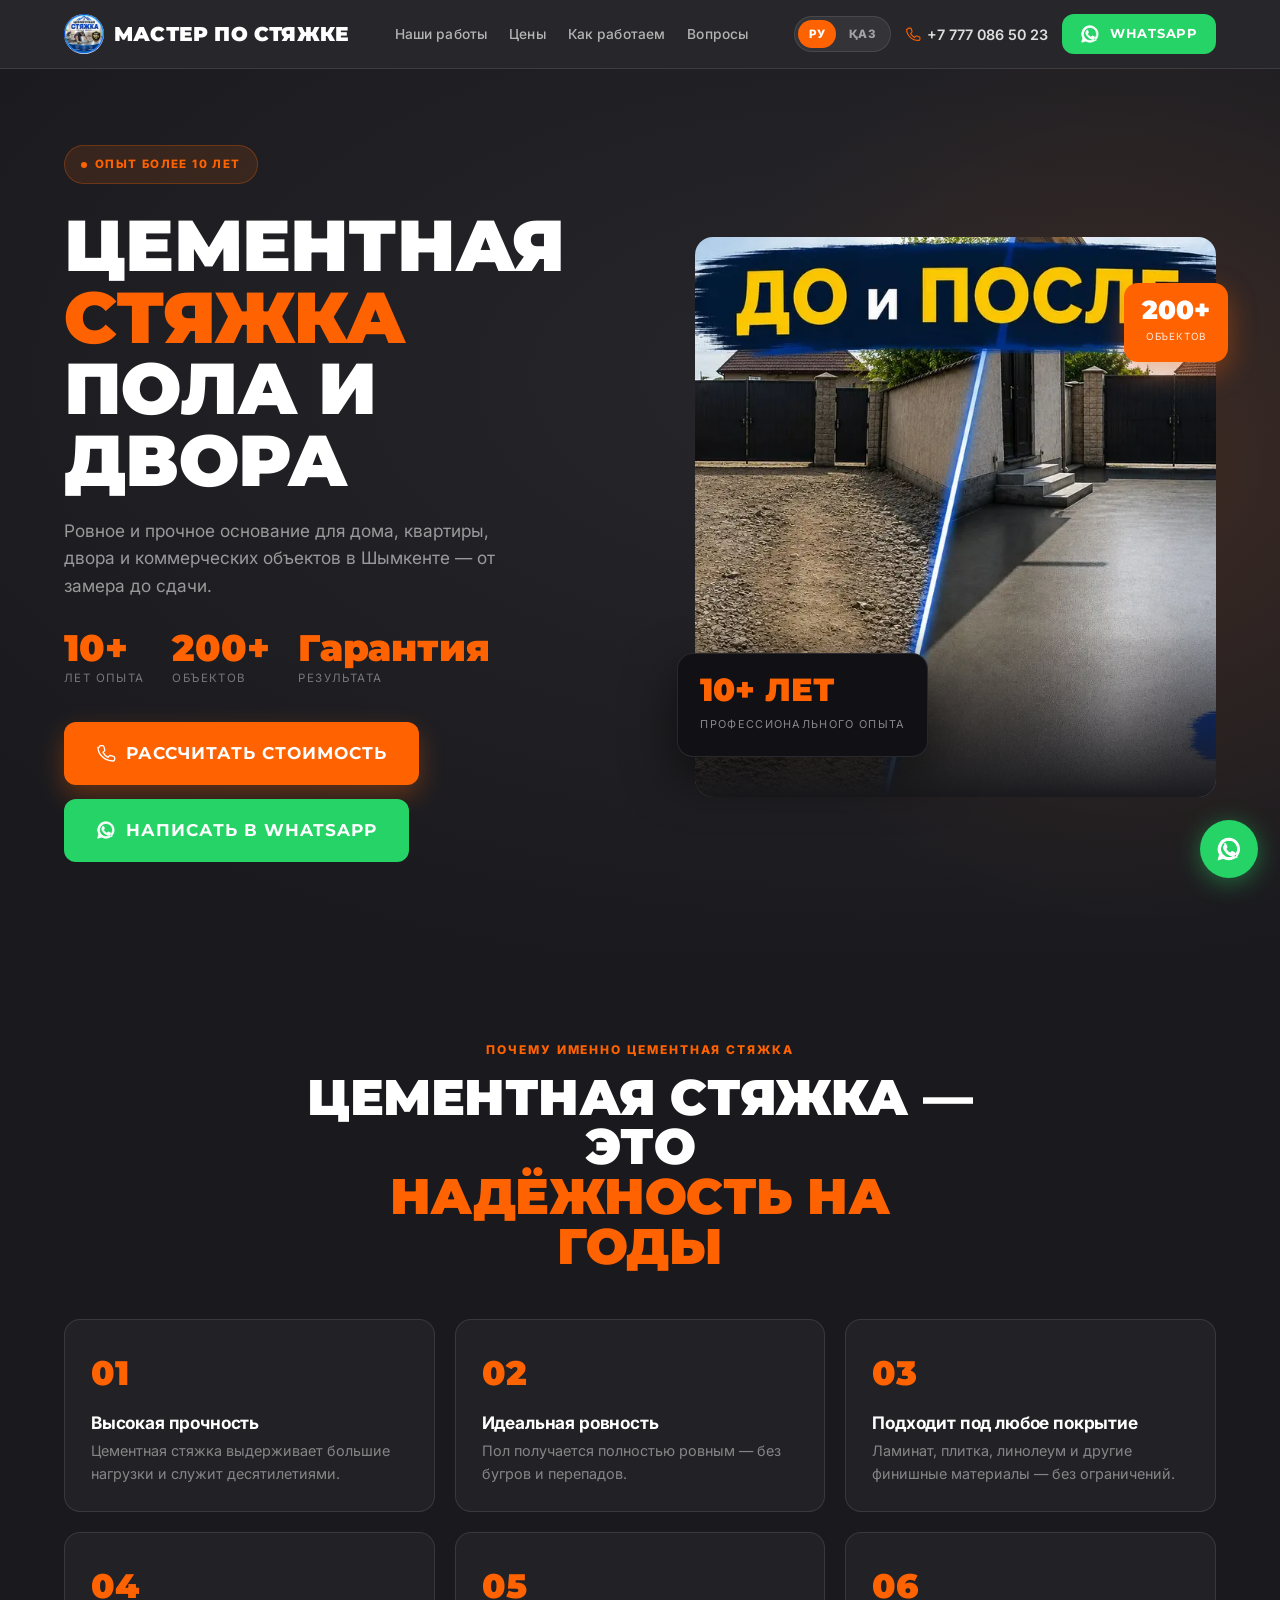
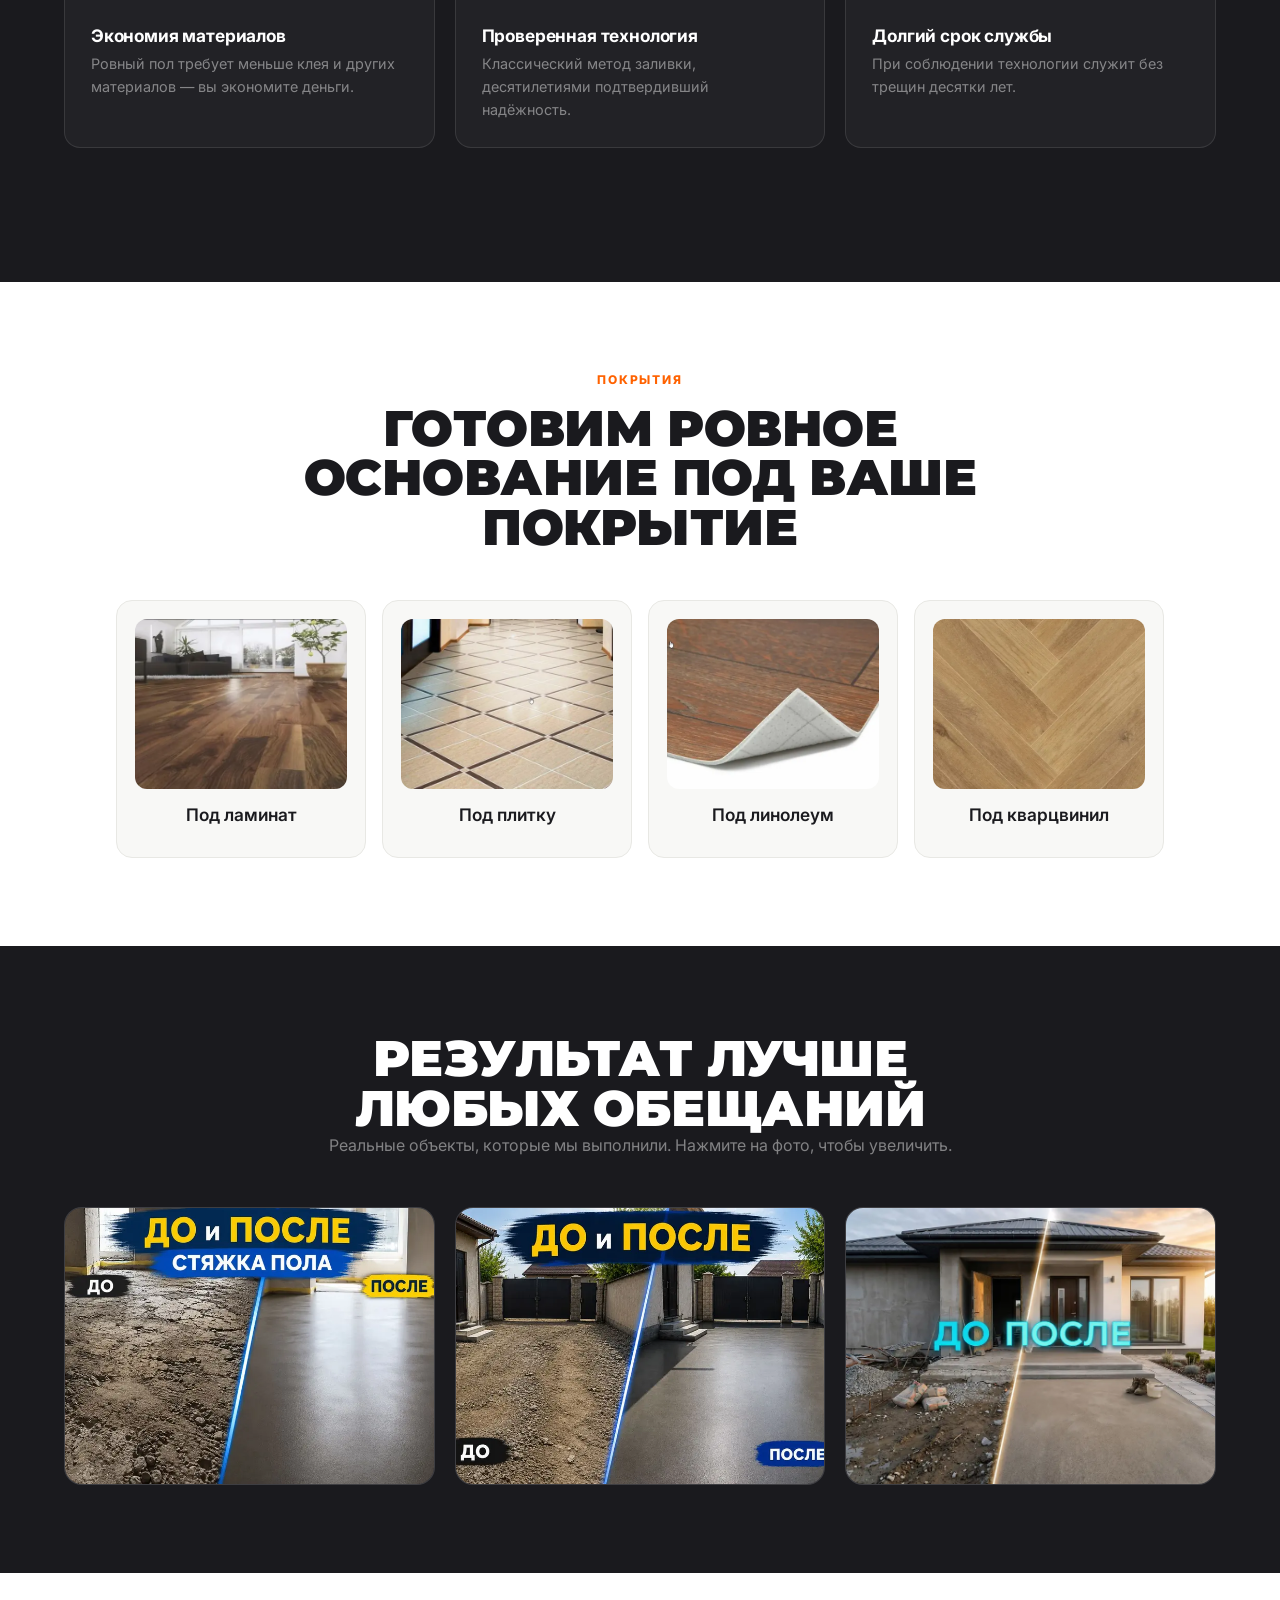
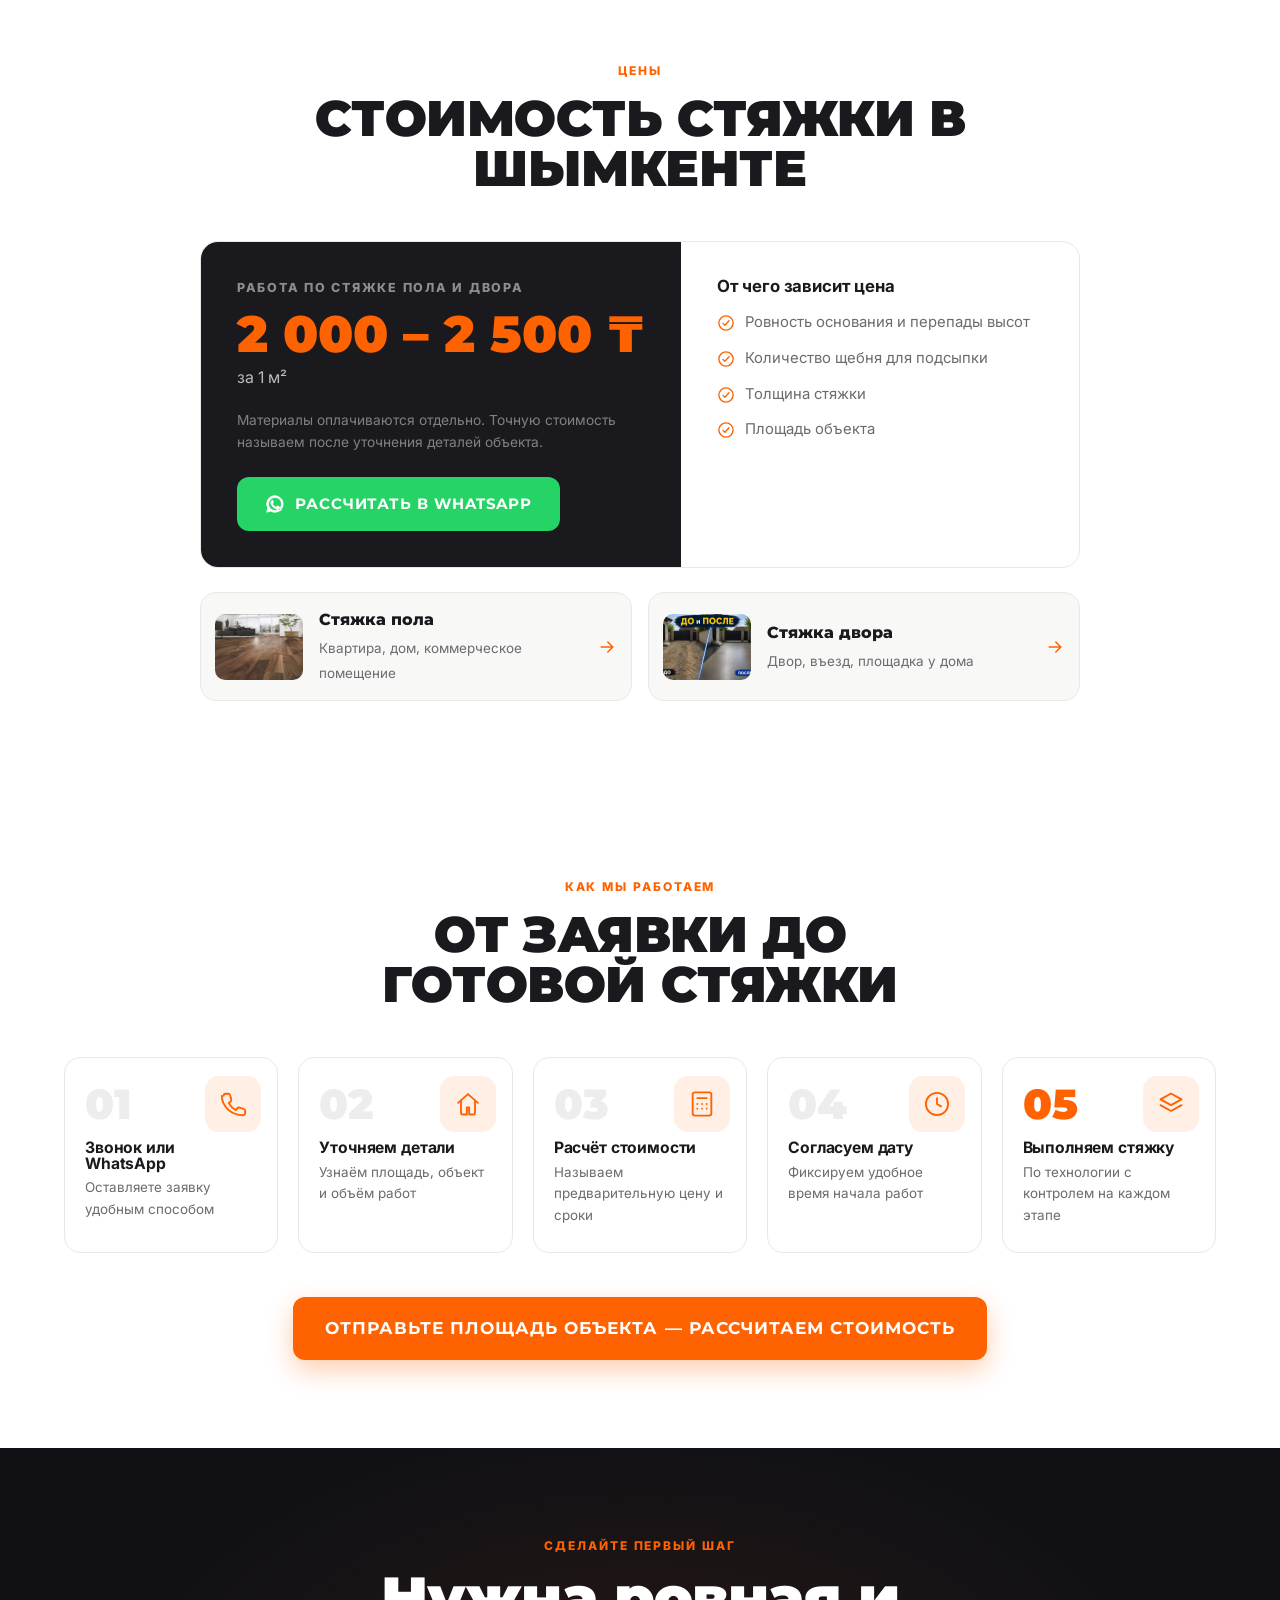
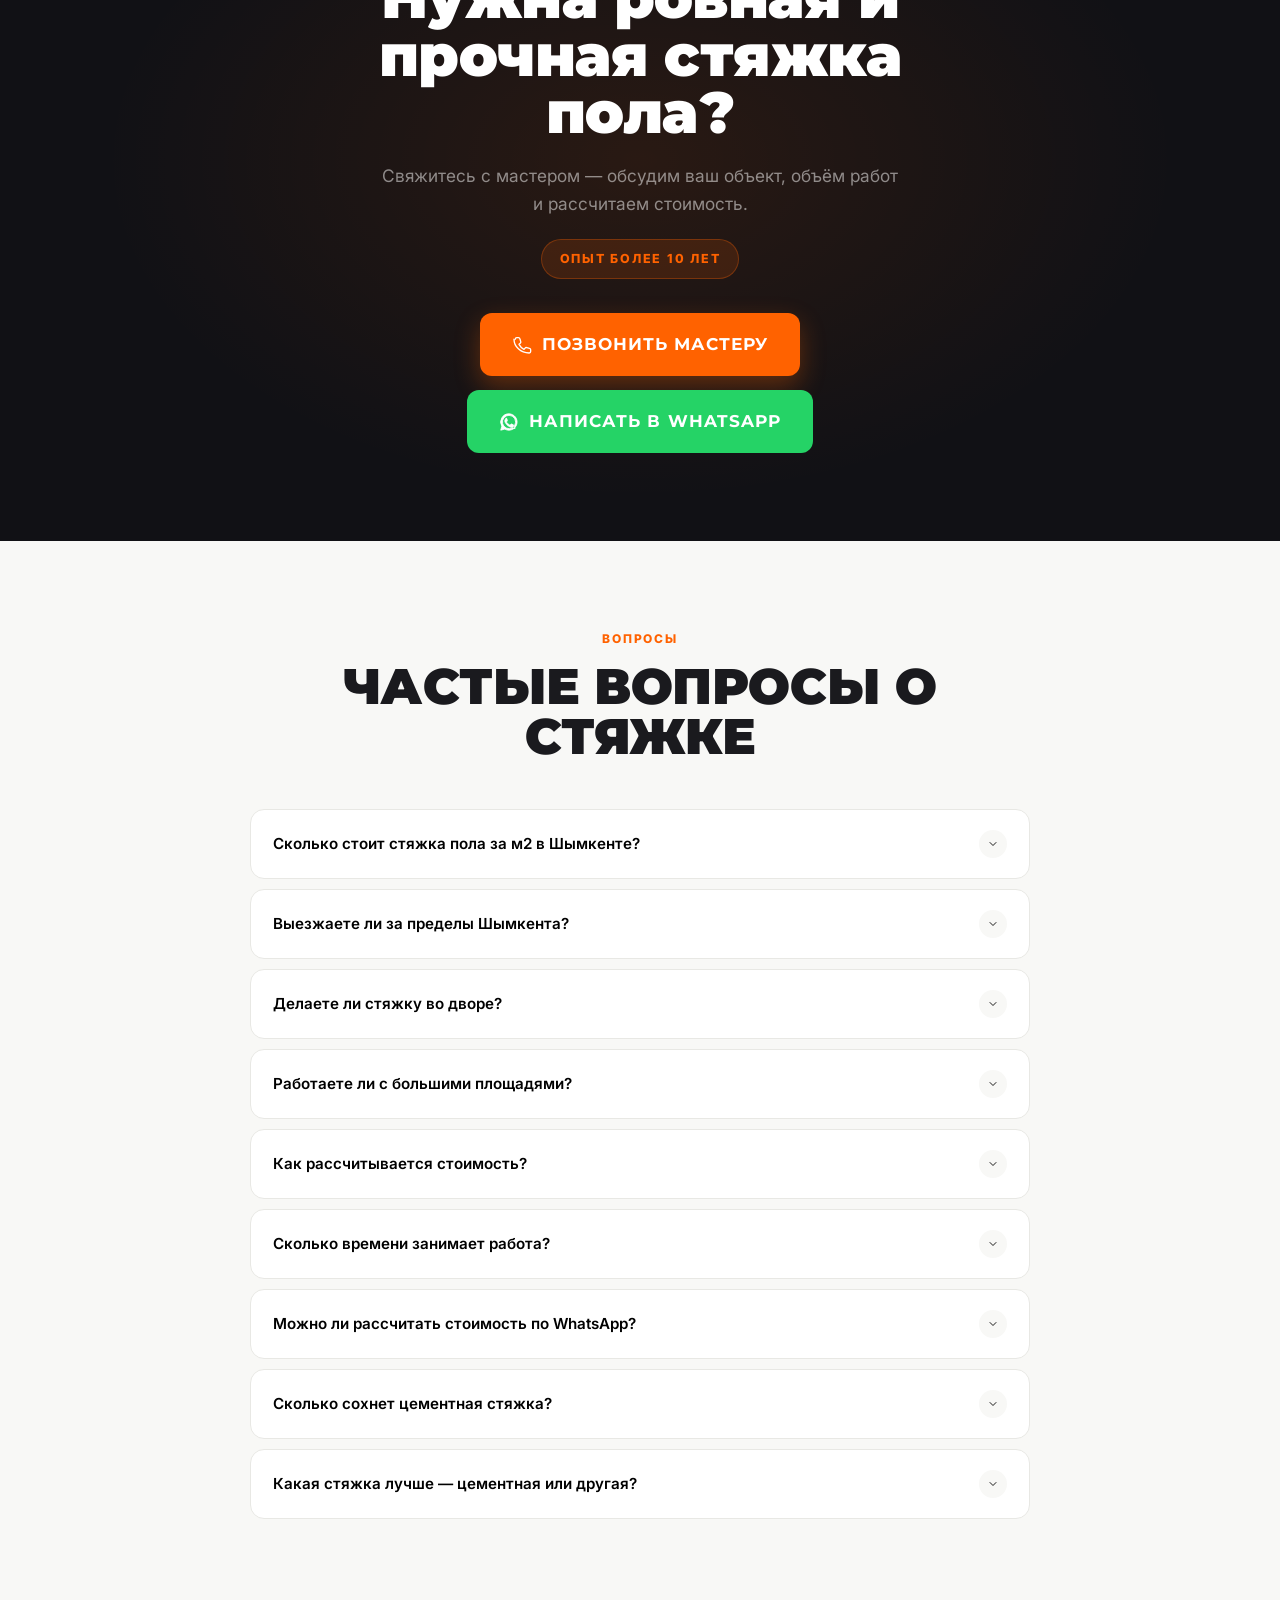
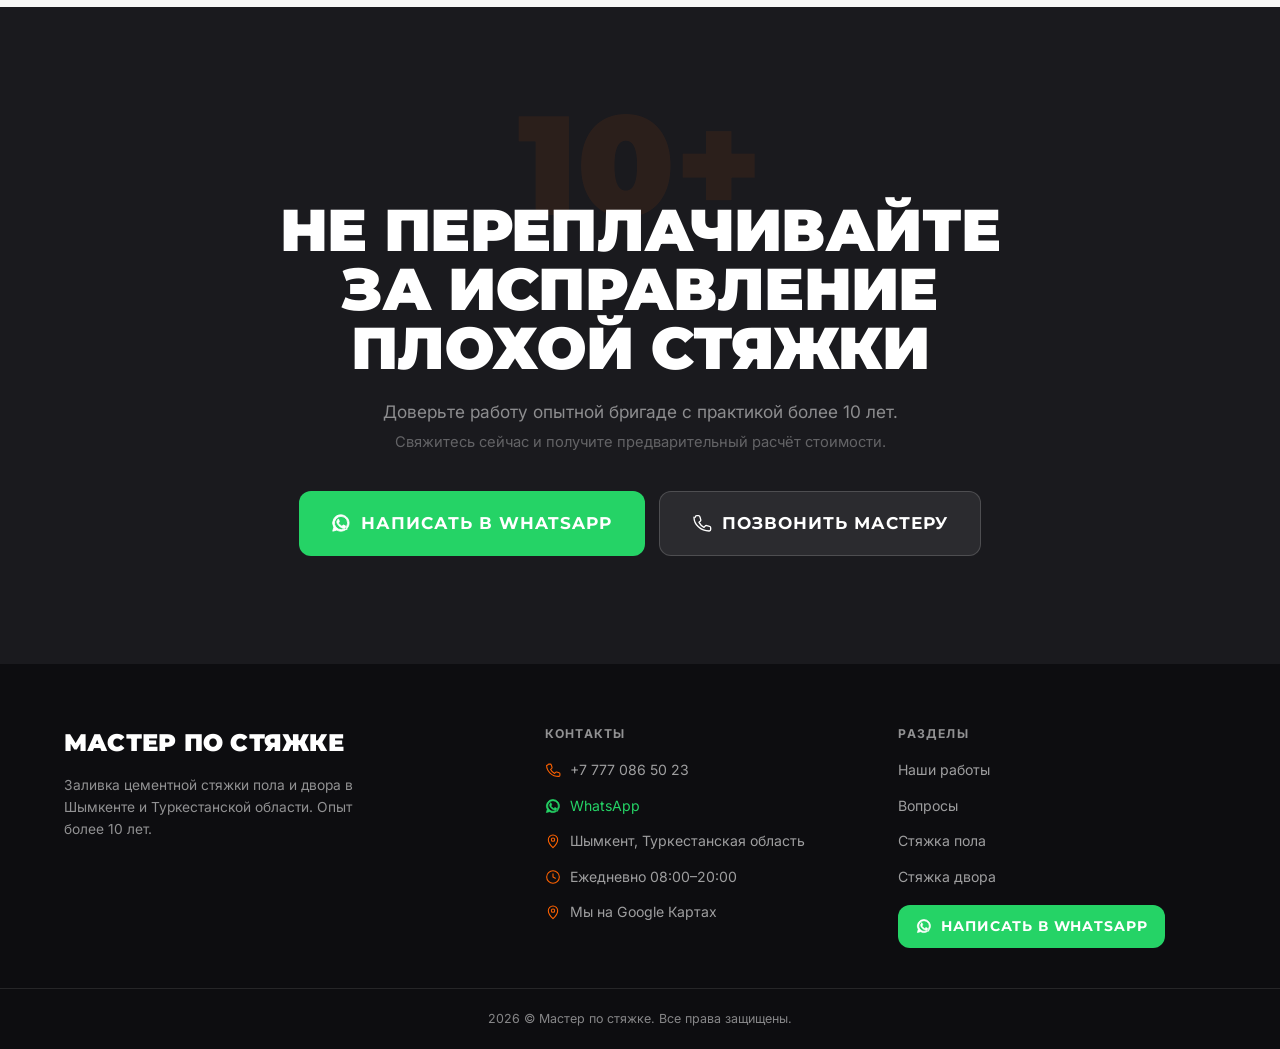
==== commit 20ed1e49: "Audit fixes: vercel.app redirect, 404 page, footer contrast - Redirect styazhka-landing.vercel.app t" ====
--- a/index.html
+++ b/index.html
@@ -37,7 +37,7 @@
 <noscript><link href="https://fonts.googleapis.com/css2?family=Montserrat:wght@600;700;800;900&family=Inter:wght@400;500;600;700&display=swap" rel="stylesheet"></noscript>
 
 <link rel="preload" as="image" href="images/hero-driveway.webp" media="(min-width: 1081px)" fetchpriority="high">
-<link rel="stylesheet" href="styles.css?v=2">
+<link rel="stylesheet" href="styles.css?v=3">
 
 <script type="application/ld+json">
 {
@@ -499,7 +499,7 @@
       <p data-i18n="footer.desc">Заливка цементной стяжки пола и двора в Шымкенте и Туркестанской области. Опыт более 10 лет.</p>
     </div>
     <div class="footer-col">
-      <h4 data-i18n="footer.contacts">Контакты</h4>
+      <h3 data-i18n="footer.contacts">Контакты</h3>
       <a href="tel:+77770865023"><svg class="ic"><use href="#i-phone"/></svg> +7 777 086 50 23</a>
       <a href="https://wa.me/77770865023" class="whatsapp-link"><svg class="ic"><use href="#i-whatsapp"/></svg> WhatsApp</a>
       <span><svg class="ic"><use href="#i-pin"/></svg> <span data-i18n="footer.address">Шымкент, Туркестанская область</span></span>
@@ -507,7 +507,7 @@
       <a href="https://maps.app.goo.gl/fH9EG4186t8MwVMS7" target="_blank" rel="noopener"><svg class="ic"><use href="#i-pin"/></svg> Мы на Google Картах</a>
     </div>
     <div class="footer-col">
-      <h4 data-i18n="footer.sections">Разделы</h4>
+      <h3 data-i18n="footer.sections">Разделы</h3>
       <a href="#before-after" data-i18n="nav.before_after">Наши работы</a>
       <a href="#faq" data-i18n="nav.faq">Вопросы</a>
       <a href="/styazhka-pola/">Стяжка пола</a>
@@ -539,6 +539,6 @@
   </div>
 </div>
 
-<script src="script.js?v=2"></script>
+<script src="script.js?v=3"></script>
 </body>
 </html>
--- a/styles.css
+++ b/styles.css
@@ -393,9 +393,9 @@
 .footer-brand { display: flex; flex-direction: column; gap: 12px; min-width: 0; }
 .footer-brand .logo-text { font-size: 1.5rem; color: var(--white); }
 .footer-brand .logo-sub { display: block; margin-bottom: 4px; }
-.footer-brand p { font-size: 0.86rem; color: rgba(255,255,255,0.35); max-width: 320px; }
+.footer-brand p { font-size: 0.86rem; color: rgba(255,255,255,0.55); max-width: 320px; }
 .footer-col { display: flex; flex-direction: column; gap: 13px; min-width: 0; }
-.footer-col h4 { font-family: var(--font-body); font-weight: 700; text-transform: uppercase; letter-spacing: 0.1em; font-size: 0.76rem; color: rgba(255,255,255,0.4); margin-bottom: 3px; }
+.footer-col h3 { font-family: var(--font-body); font-weight: 700; text-transform: uppercase; letter-spacing: 0.1em; line-height: 1.6; font-size: 0.76rem; color: rgba(255,255,255,0.55); margin-bottom: 3px; }
 .footer-col a, .footer-col span { display: flex; align-items: center; gap: 9px; font-size: 0.88rem; color: rgba(255,255,255,0.6); min-width: 0; }
 .footer-col span span { min-width: 0; }
 .footer-col a:hover { color: var(--white); }
@@ -403,7 +403,8 @@
 .footer-col a.whatsapp-link { color: var(--whatsapp); }
 .footer-col a.whatsapp-link .ic { color: var(--whatsapp); }
 .footer-cta { margin-top: 4px; align-self: flex-start; }
-.footer-bottom { border-top: 1px solid var(--border-dark); padding: 20px 0; text-align: center; font-size: 0.78rem; color: rgba(255,255,255,0.25); }
+.footer-col a.footer-cta, .footer-col a.footer-cta span, .footer-col a.footer-cta .ic { color: var(--white); }
+.footer-bottom { border-top: 1px solid var(--border-dark); padding: 20px 0; text-align: center; font-size: 0.78rem; color: rgba(255,255,255,0.5); }
 
 /* ===== Floating WhatsApp ===== */
 .float-btn {
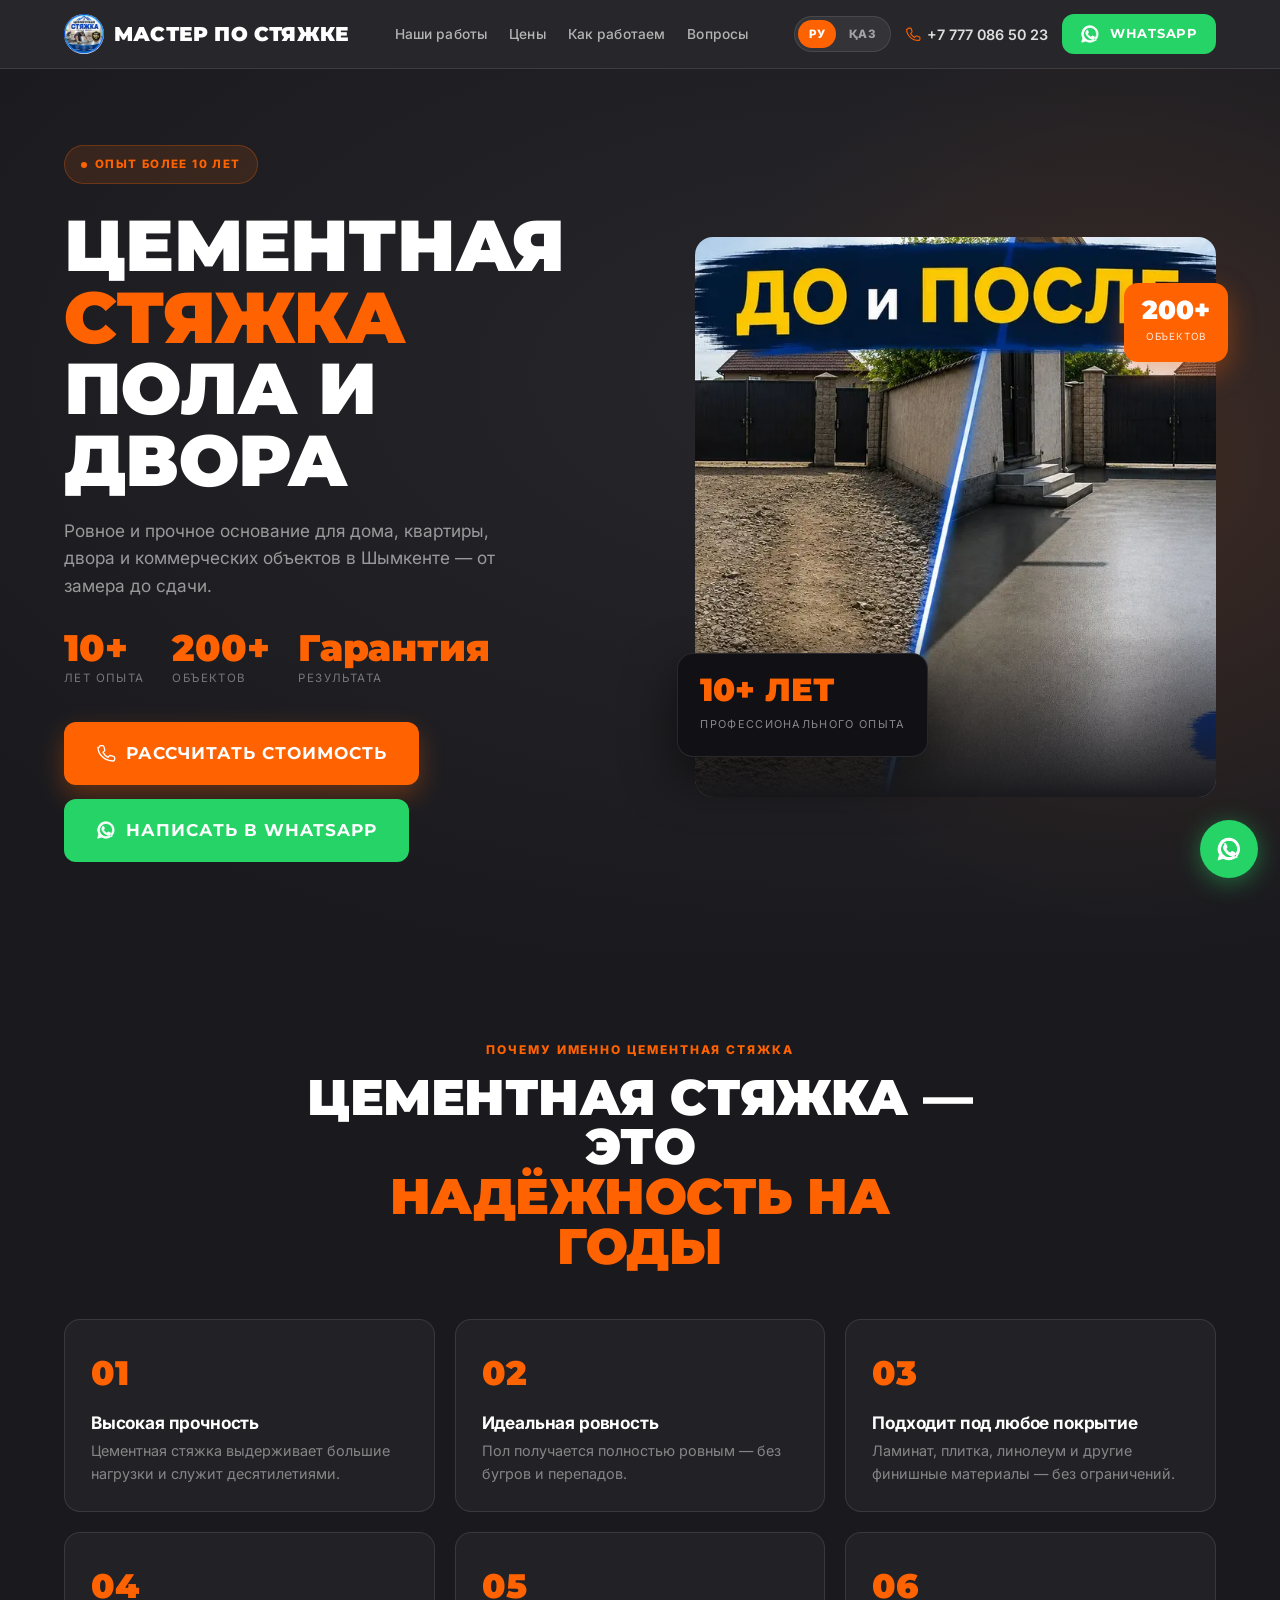
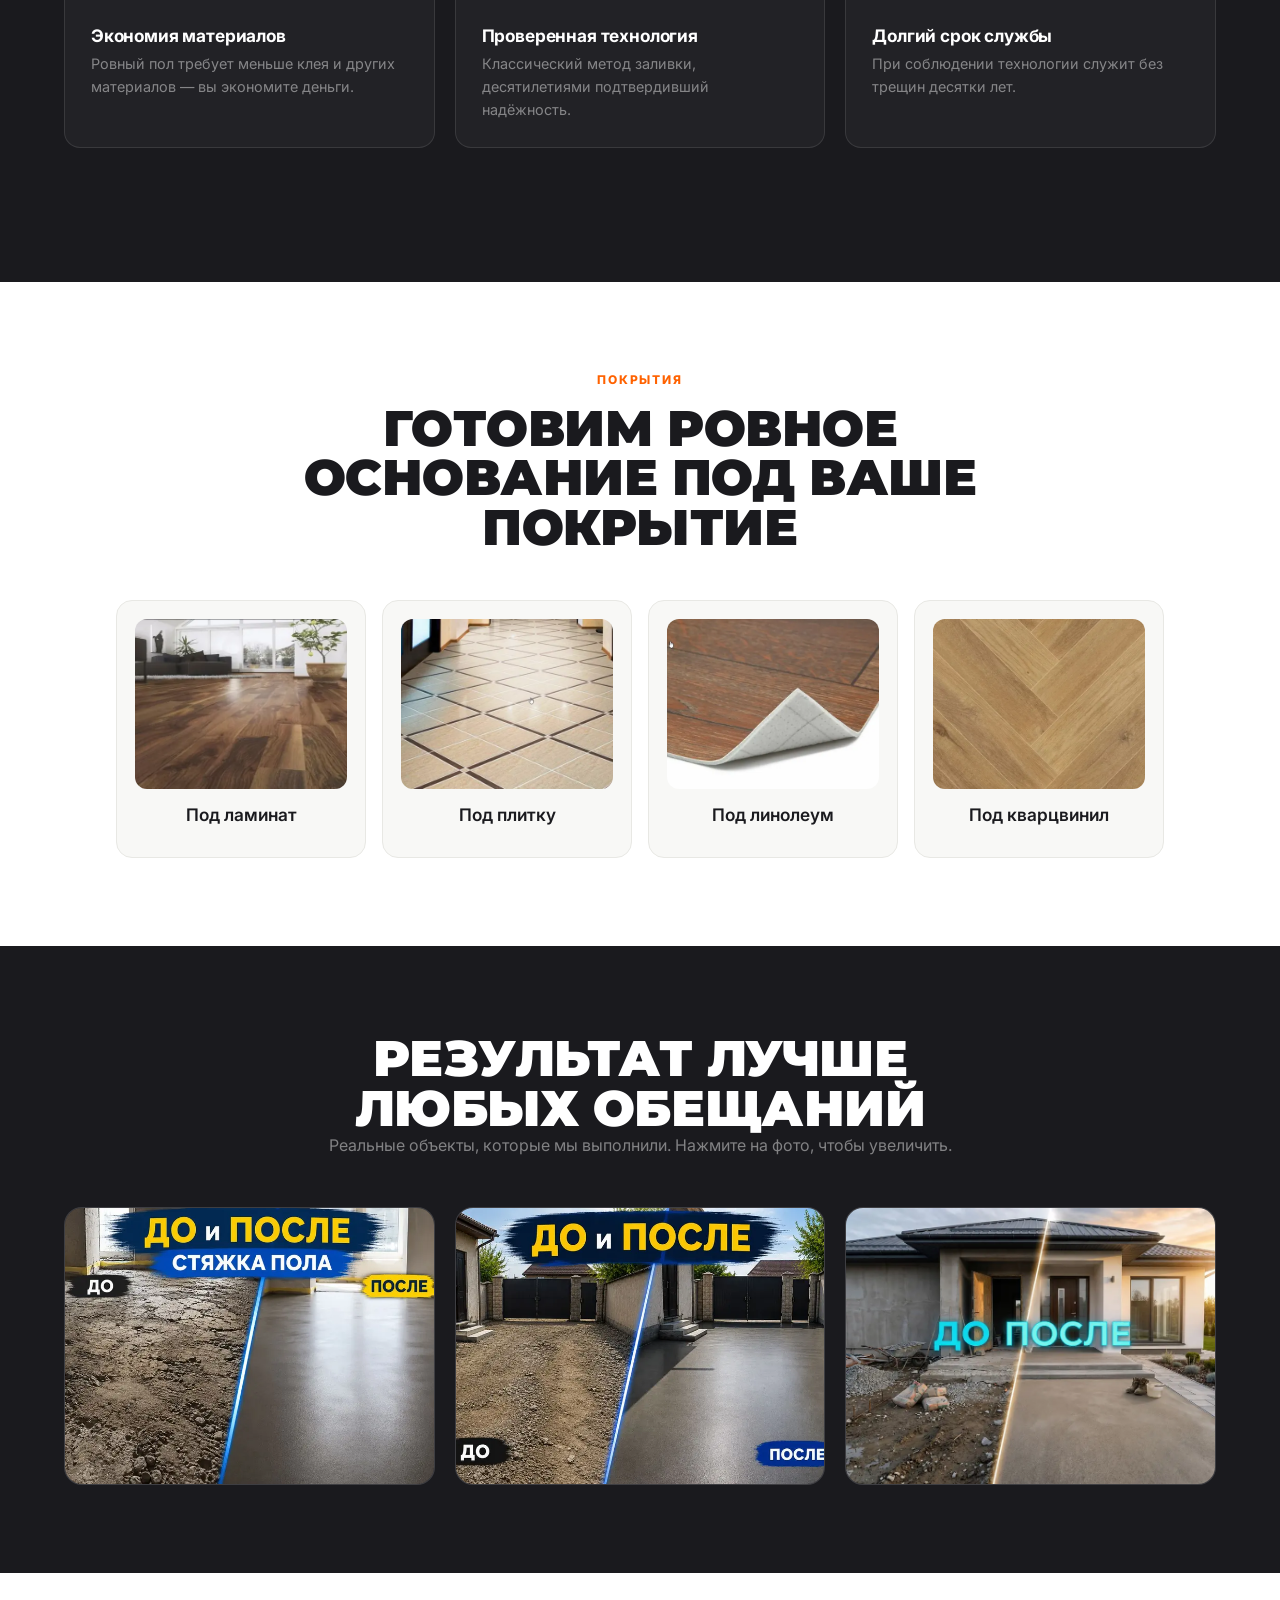
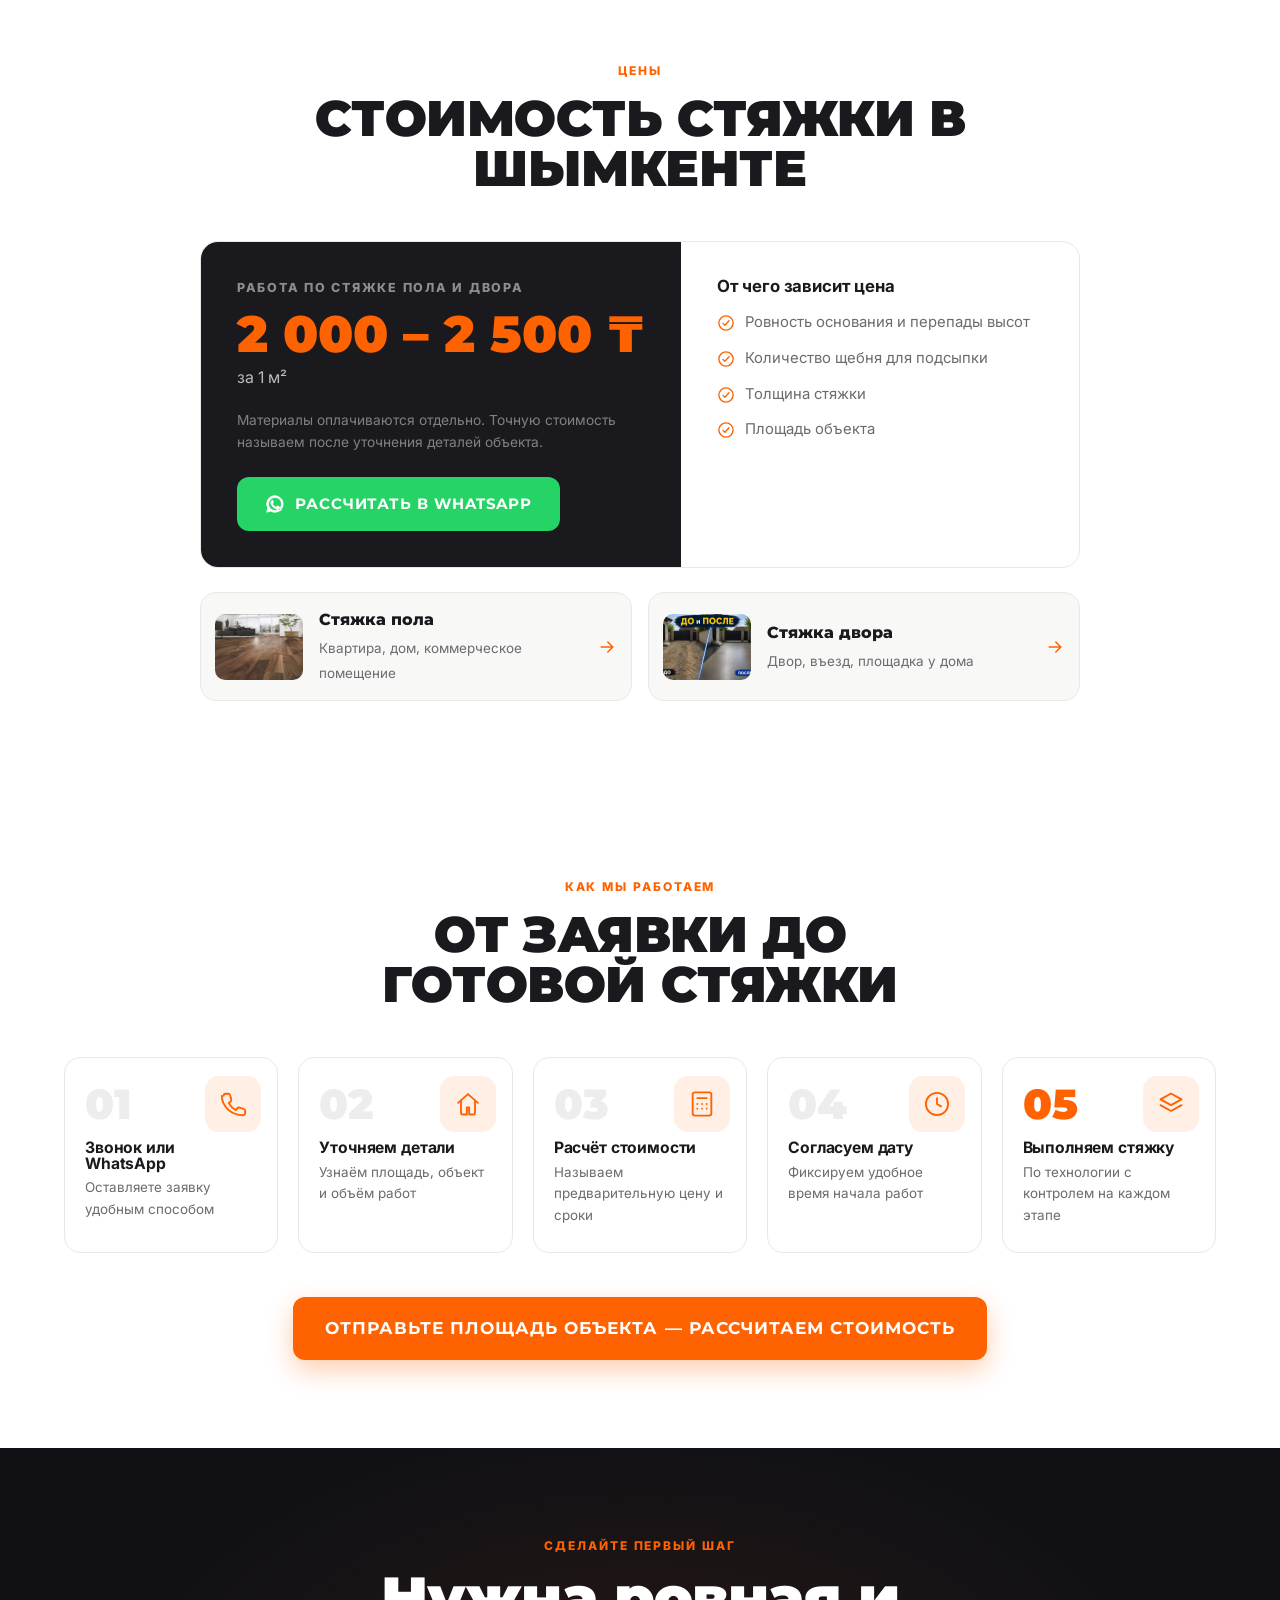
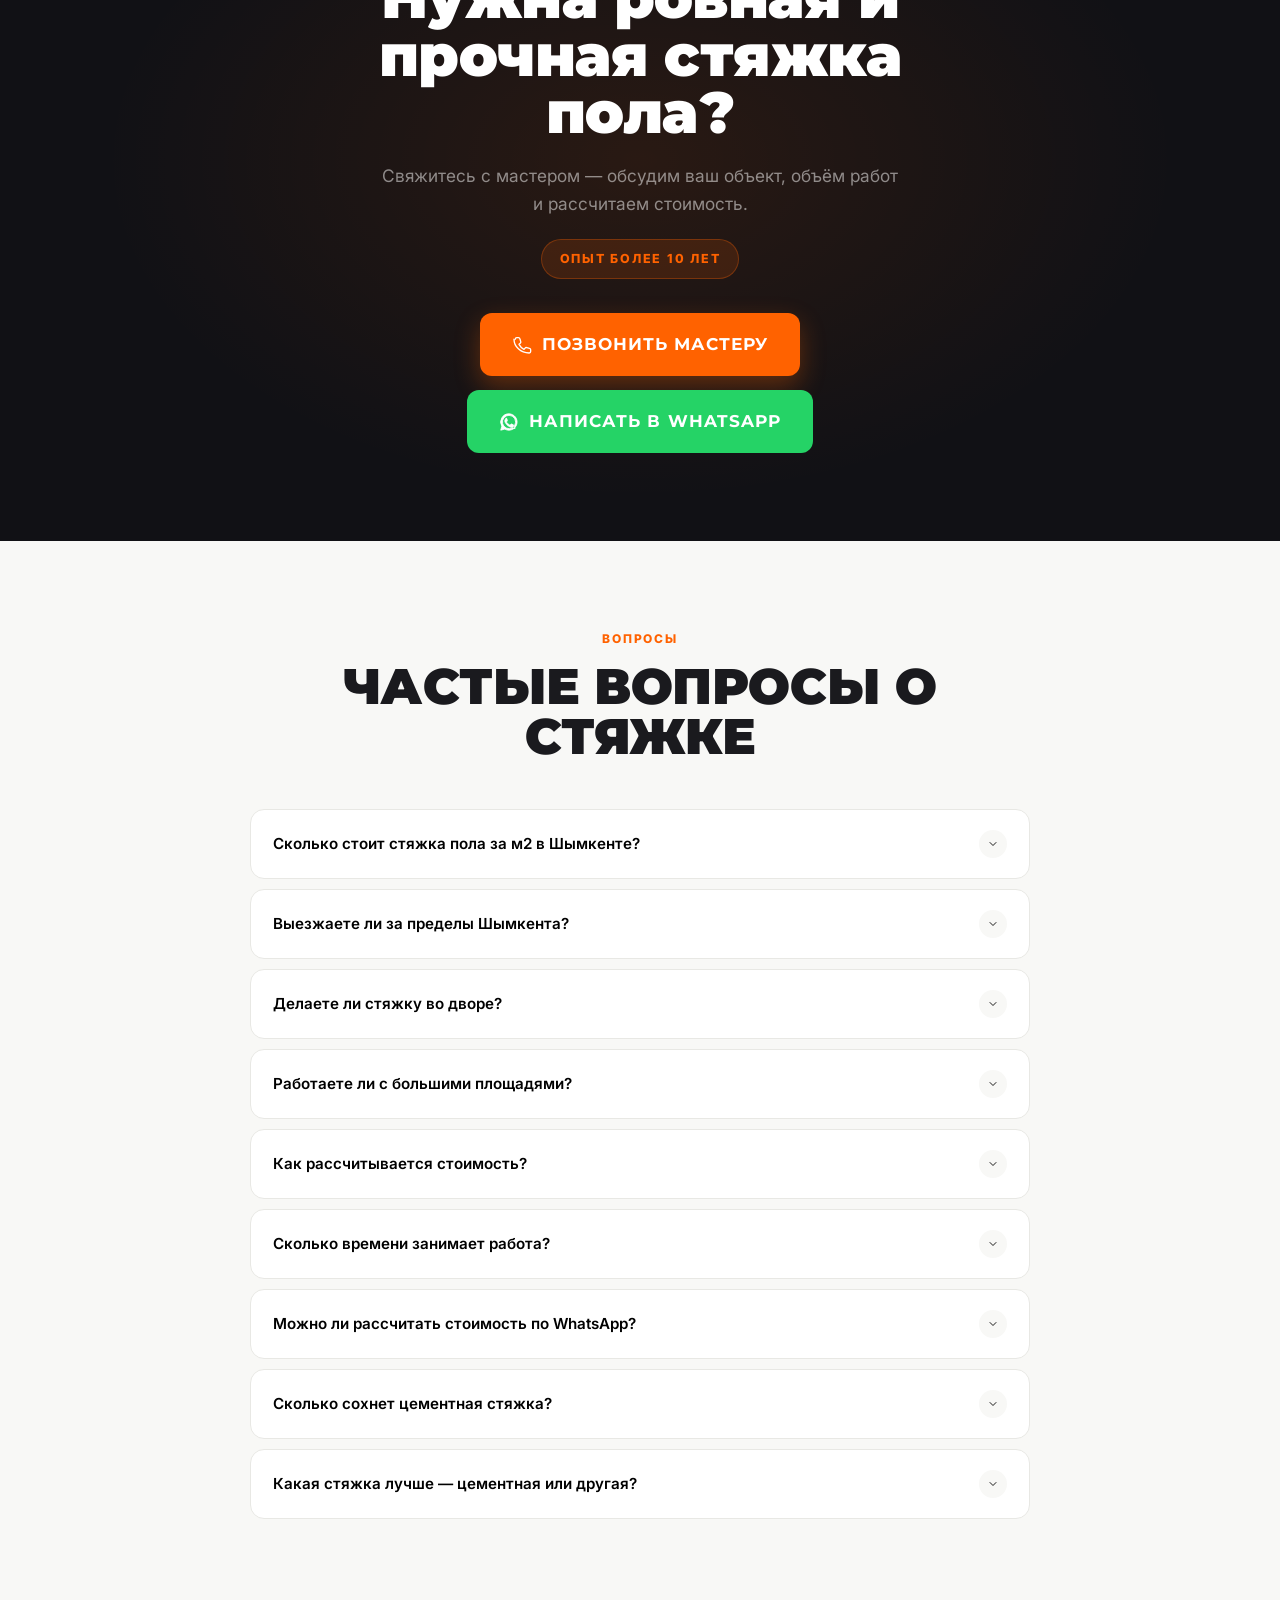
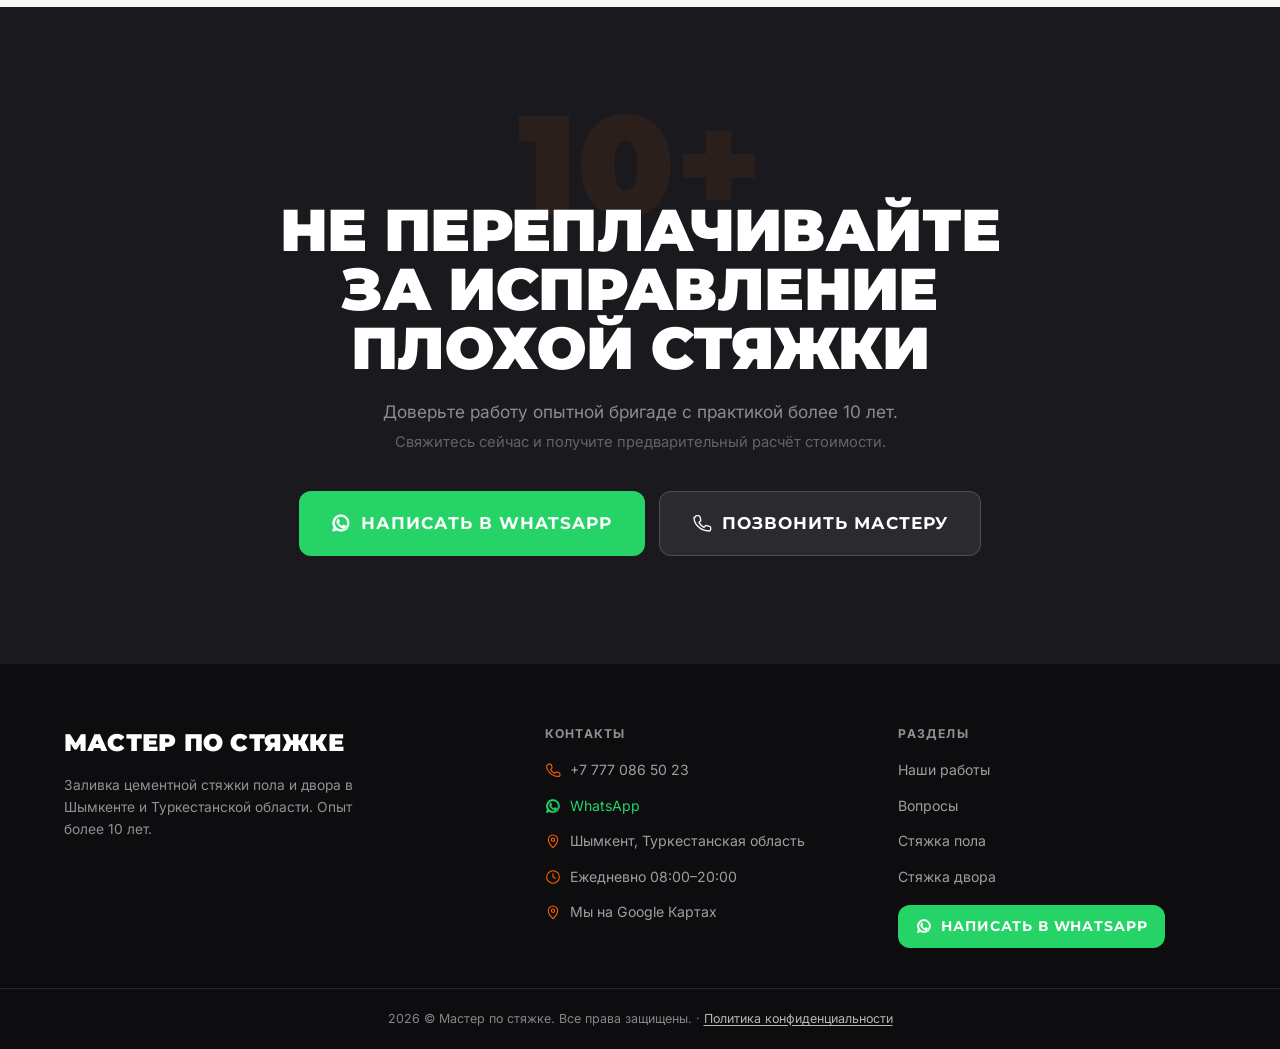
==== commit 5780b128: "Add privacy policy pages, security.txt, and small a11y/cleanup fixes - /privacy/ and /kk/privacy/ de" ====
--- a/index.html
+++ b/index.html
@@ -37,7 +37,7 @@
 <noscript><link href="https://fonts.googleapis.com/css2?family=Montserrat:wght@600;700;800;900&family=Inter:wght@400;500;600;700&display=swap" rel="stylesheet"></noscript>
 
 <link rel="preload" as="image" href="images/hero-driveway.webp" media="(min-width: 1081px)" fetchpriority="high">
-<link rel="stylesheet" href="styles.css?v=3">
+<link rel="stylesheet" href="styles.css?v=4">
 
 <script type="application/ld+json">
 {
@@ -356,12 +356,12 @@
     </div>
     <div class="service-links reveal">
       <a href="/styazhka-pola/" class="service-link">
-        <img src="images/floor-laminate.webp" alt="Стяжка пола" loading="lazy">
+        <img width="88" height="66" src="images/floor-laminate.webp" alt="Стяжка пола" loading="lazy">
         <div><strong>Стяжка пола</strong><span>Квартира, дом, коммерческое помещение</span></div>
         <svg class="ic"><use href="#i-arrow"/></svg>
       </a>
       <a href="/styazhka-dvora/" class="service-link">
-        <img src="images/before-after-yard-sm.webp" alt="Стяжка двора" loading="lazy">
+        <img width="88" height="66" src="images/before-after-yard-sm.webp" alt="Стяжка двора" loading="lazy">
         <div><strong>Стяжка двора</strong><span>Двор, въезд, площадка у дома</span></div>
         <svg class="ic"><use href="#i-arrow"/></svg>
       </a>
@@ -437,39 +437,39 @@
     </div>
     <div class="faq-list reveal">
       <div class="faq-item">
-        <button class="faq-q"><span data-i18n="faq.q1">Сколько стоит стяжка пола за м2 в Шымкенте?</span> <span class="faq-q-icon"><svg class="ic"><use href="#i-chevron"/></svg></span></button>
+        <button class="faq-q" aria-expanded="false"><span data-i18n="faq.q1">Сколько стоит стяжка пола за м2 в Шымкенте?</span> <span class="faq-q-icon"><svg class="ic"><use href="#i-chevron"/></svg></span></button>
         <div class="faq-a"><p data-i18n="faq.a1">Работа — от 2 000 до 2 500 ₸ за м², материалы оплачиваются отдельно. Итоговая цена зависит от площади, толщины и типа объекта — напишите параметры в WhatsApp, рассчитаем точно.</p></div>
       </div>
       <div class="faq-item">
-        <button class="faq-q"><span data-i18n="faq.q2">Выезжаете ли за пределы Шымкента?</span> <span class="faq-q-icon"><svg class="ic"><use href="#i-chevron"/></svg></span></button>
+        <button class="faq-q" aria-expanded="false"><span data-i18n="faq.q2">Выезжаете ли за пределы Шымкента?</span> <span class="faq-q-icon"><svg class="ic"><use href="#i-chevron"/></svg></span></button>
         <div class="faq-a"><p data-i18n="faq.a2">Да, выезжаем по Шымкенту и ближайшим населённым пунктам Туркестанской области.</p></div>
       </div>
       <div class="faq-item">
-        <button class="faq-q"><span data-i18n="faq.q3">Делаете ли стяжку во дворе?</span> <span class="faq-q-icon"><svg class="ic"><use href="#i-chevron"/></svg></span></button>
+        <button class="faq-q" aria-expanded="false"><span data-i18n="faq.q3">Делаете ли стяжку во дворе?</span> <span class="faq-q-icon"><svg class="ic"><use href="#i-chevron"/></svg></span></button>
         <div class="faq-a"><p data-i18n="faq.a3">Да, заливаем стяжку двора с учётом уклона для отвода воды и нагрузки на поверхность.</p></div>
       </div>
       <div class="faq-item">
-        <button class="faq-q"><span data-i18n="faq.q4">Работаете ли с большими площадями?</span> <span class="faq-q-icon"><svg class="ic"><use href="#i-chevron"/></svg></span></button>
+        <button class="faq-q" aria-expanded="false"><span data-i18n="faq.q4">Работаете ли с большими площадями?</span> <span class="faq-q-icon"><svg class="ic"><use href="#i-chevron"/></svg></span></button>
         <div class="faq-a"><p data-i18n="faq.a4">Да, бригада выполняет заливку пола и двора любого масштаба — от квартиры до коммерческого помещения.</p></div>
       </div>
       <div class="faq-item">
-        <button class="faq-q"><span data-i18n="faq.q5">Как рассчитывается стоимость?</span> <span class="faq-q-icon"><svg class="ic"><use href="#i-chevron"/></svg></span></button>
+        <button class="faq-q" aria-expanded="false"><span data-i18n="faq.q5">Как рассчитывается стоимость?</span> <span class="faq-q-icon"><svg class="ic"><use href="#i-chevron"/></svg></span></button>
         <div class="faq-a"><p data-i18n="faq.a5">Точную стоимость мы рассчитываем в зависимости от ровности основания, количества щебня, которое потребуется засыпать, и толщины стяжки.</p></div>
       </div>
       <div class="faq-item">
-        <button class="faq-q"><span data-i18n="faq.q6">Сколько времени занимает работа?</span> <span class="faq-q-icon"><svg class="ic"><use href="#i-chevron"/></svg></span></button>
+        <button class="faq-q" aria-expanded="false"><span data-i18n="faq.q6">Сколько времени занимает работа?</span> <span class="faq-q-icon"><svg class="ic"><use href="#i-chevron"/></svg></span></button>
         <div class="faq-a"><p data-i18n="faq.a6">Срок зависит от площади и типа объекта. Точный срок согласовываем при обсуждении заявки.</p></div>
       </div>
       <div class="faq-item">
-        <button class="faq-q"><span data-i18n="faq.q8">Можно ли рассчитать стоимость по WhatsApp?</span> <span class="faq-q-icon"><svg class="ic"><use href="#i-chevron"/></svg></span></button>
+        <button class="faq-q" aria-expanded="false"><span data-i18n="faq.q8">Можно ли рассчитать стоимость по WhatsApp?</span> <span class="faq-q-icon"><svg class="ic"><use href="#i-chevron"/></svg></span></button>
         <div class="faq-a"><p data-i18n="faq.a8">Да! Напишите нам площадь и тип помещения — дадим предварительный расчёт. Точную сумму зафиксируем после замера.</p></div>
       </div>
       <div class="faq-item">
-        <button class="faq-q"><span data-i18n="faq.q9">Сколько сохнет цементная стяжка?</span> <span class="faq-q-icon"><svg class="ic"><use href="#i-chevron"/></svg></span></button>
+        <button class="faq-q" aria-expanded="false"><span data-i18n="faq.q9">Сколько сохнет цементная стяжка?</span> <span class="faq-q-icon"><svg class="ic"><use href="#i-chevron"/></svg></span></button>
         <div class="faq-a"><p data-i18n="faq.a9">Полную прочность цементная стяжка набирает за 28 дней. Ходить по ней можно уже через 2–3 дня после заливки.</p></div>
       </div>
       <div class="faq-item">
-        <button class="faq-q"><span data-i18n="faq.q10">Какая стяжка лучше — цементная или другая?</span> <span class="faq-q-icon"><svg class="ic"><use href="#i-chevron"/></svg></span></button>
+        <button class="faq-q" aria-expanded="false"><span data-i18n="faq.q10">Какая стяжка лучше — цементная или другая?</span> <span class="faq-q-icon"><svg class="ic"><use href="#i-chevron"/></svg></span></button>
         <div class="faq-a"><p data-i18n="faq.a10">Цементная стяжка — проверенный десятилетиями вариант: высокая прочность, ровность и совместимость с любым финишным покрытием.</p></div>
       </div>
     </div>
@@ -516,7 +516,7 @@
     </div>
   </div>
   <div class="footer-bottom">
-    <div class="container"><span id="year"></span> <span data-i18n="footer.copyright">© Мастер по стяжке. Все права защищены.</span></div>
+    <div class="container"><span id="year"></span> <span data-i18n="footer.copyright">© Мастер по стяжке. Все права защищены.</span> · <a href="/privacy/">Политика конфиденциальности</a></div>
   </div>
 </footer>
 
@@ -539,6 +539,6 @@
   </div>
 </div>
 
-<script src="script.js?v=3"></script>
+<script src="script.js?v=4"></script>
 </body>
 </html>
--- a/styles.css
+++ b/styles.css
@@ -336,7 +336,7 @@
 .breadcrumbs { display: flex; flex-wrap: wrap; gap: 8px; font-size: 0.8rem; color: rgba(255,255,255,0.4); margin-bottom: 22px; }
 .breadcrumbs a { color: rgba(255,255,255,0.6); }
 .breadcrumbs a:hover { color: var(--white); }
-.page-hero h1 { color: var(--white); font-size: clamp(2.1rem, 4.6vw, 3.6rem); text-transform: uppercase; margin-bottom: 18px; }
+.page-hero h1 { color: var(--white); font-size: clamp(2.1rem, 4.6vw, 3.6rem); text-transform: uppercase; margin-bottom: 18px; overflow-wrap: break-word; }
 .page-hero h1 .accent { color: var(--orange); }
 .page-hero .hero-sub { margin-bottom: 24px; }
 .page-hero-price { display: inline-flex; align-items: baseline; gap: 8px; margin-bottom: 26px; padding: 10px 18px; border-radius: 12px; background: rgba(255,98,0,0.12); border: 1px solid rgba(255,98,0,0.28); }
@@ -405,6 +405,10 @@
 .footer-cta { margin-top: 4px; align-self: flex-start; }
 .footer-col a.footer-cta, .footer-col a.footer-cta span, .footer-col a.footer-cta .ic { color: var(--white); }
 .footer-bottom { border-top: 1px solid var(--border-dark); padding: 20px 0; text-align: center; font-size: 0.78rem; color: rgba(255,255,255,0.5); }
+.footer-bottom a { color: rgba(255,255,255,0.7); text-decoration: underline; text-underline-offset: 2px; }
+.footer-bottom a:hover { color: var(--white); }
+.prose h3 { font-size: 1.15rem; margin: 28px 0 10px; }
+.prose a { color: var(--orange); text-decoration: underline; }
 
 /* ===== Floating WhatsApp ===== */
 .float-btn {
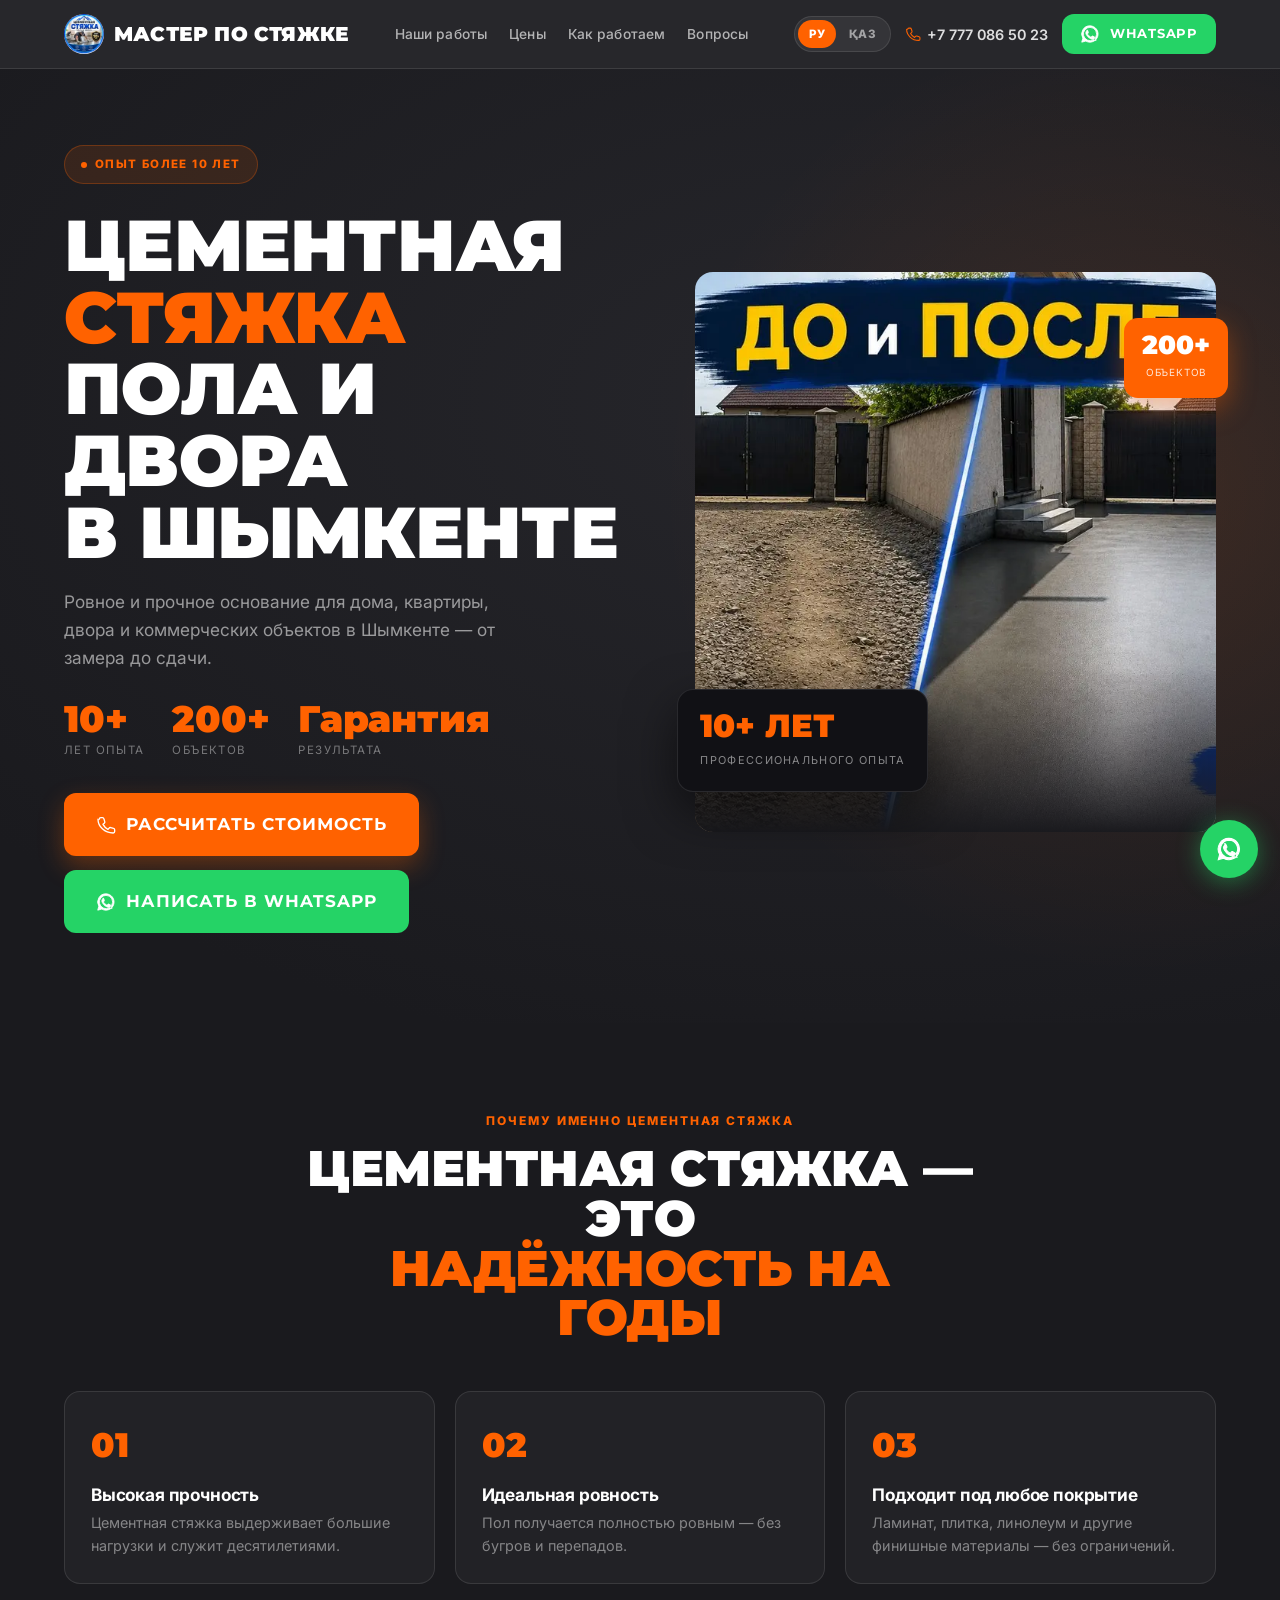
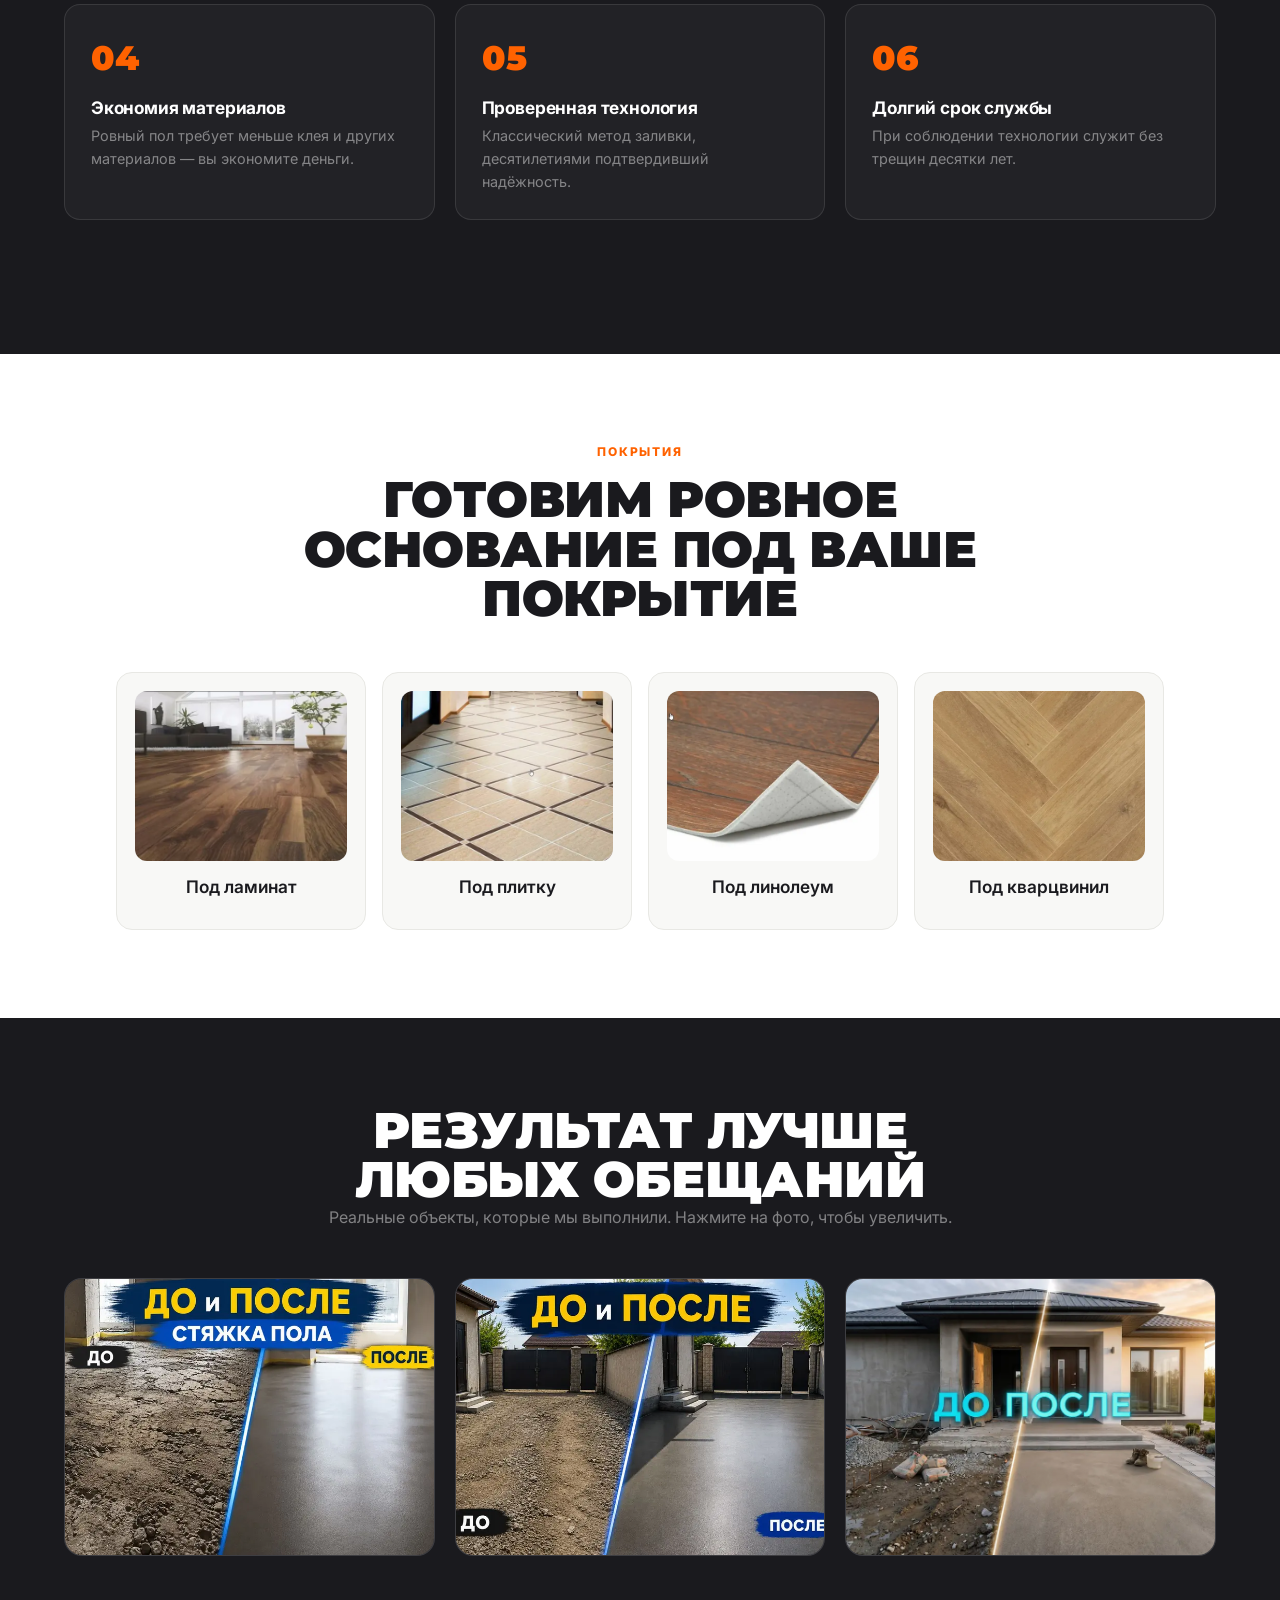
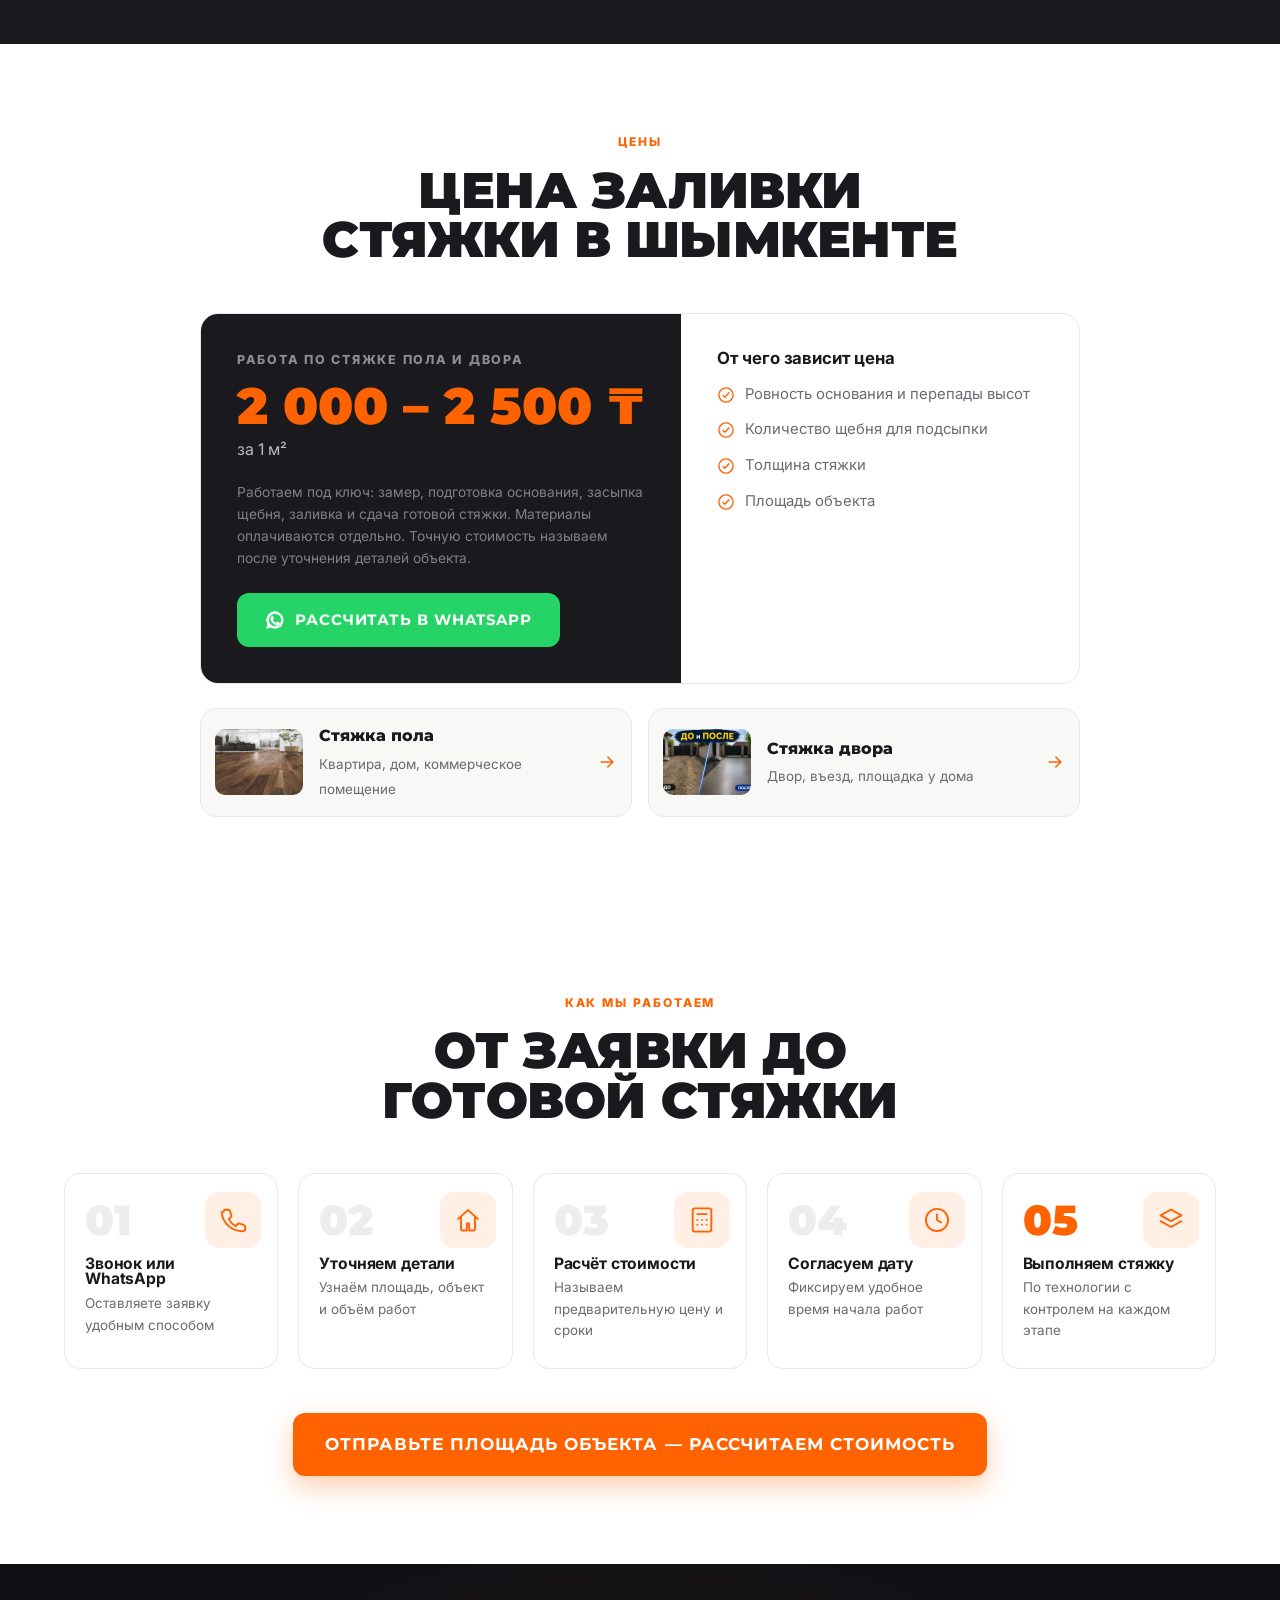
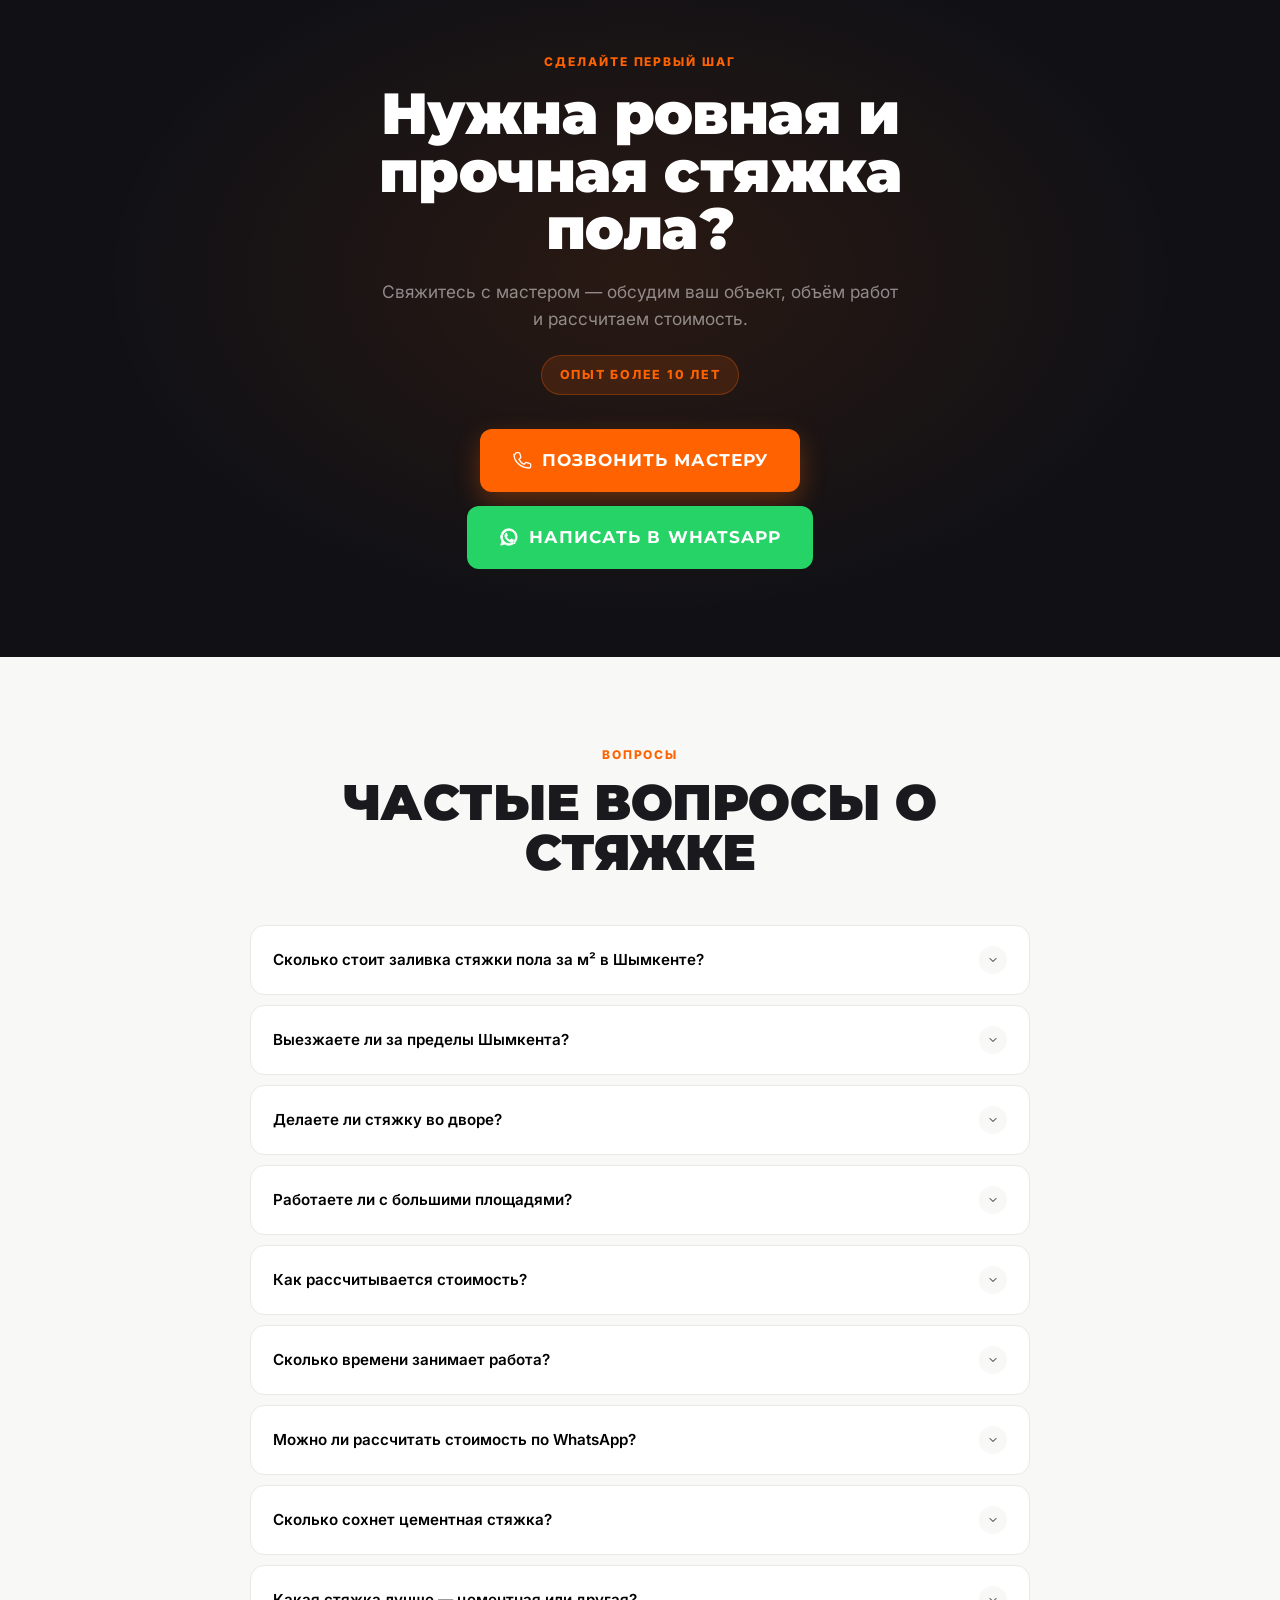
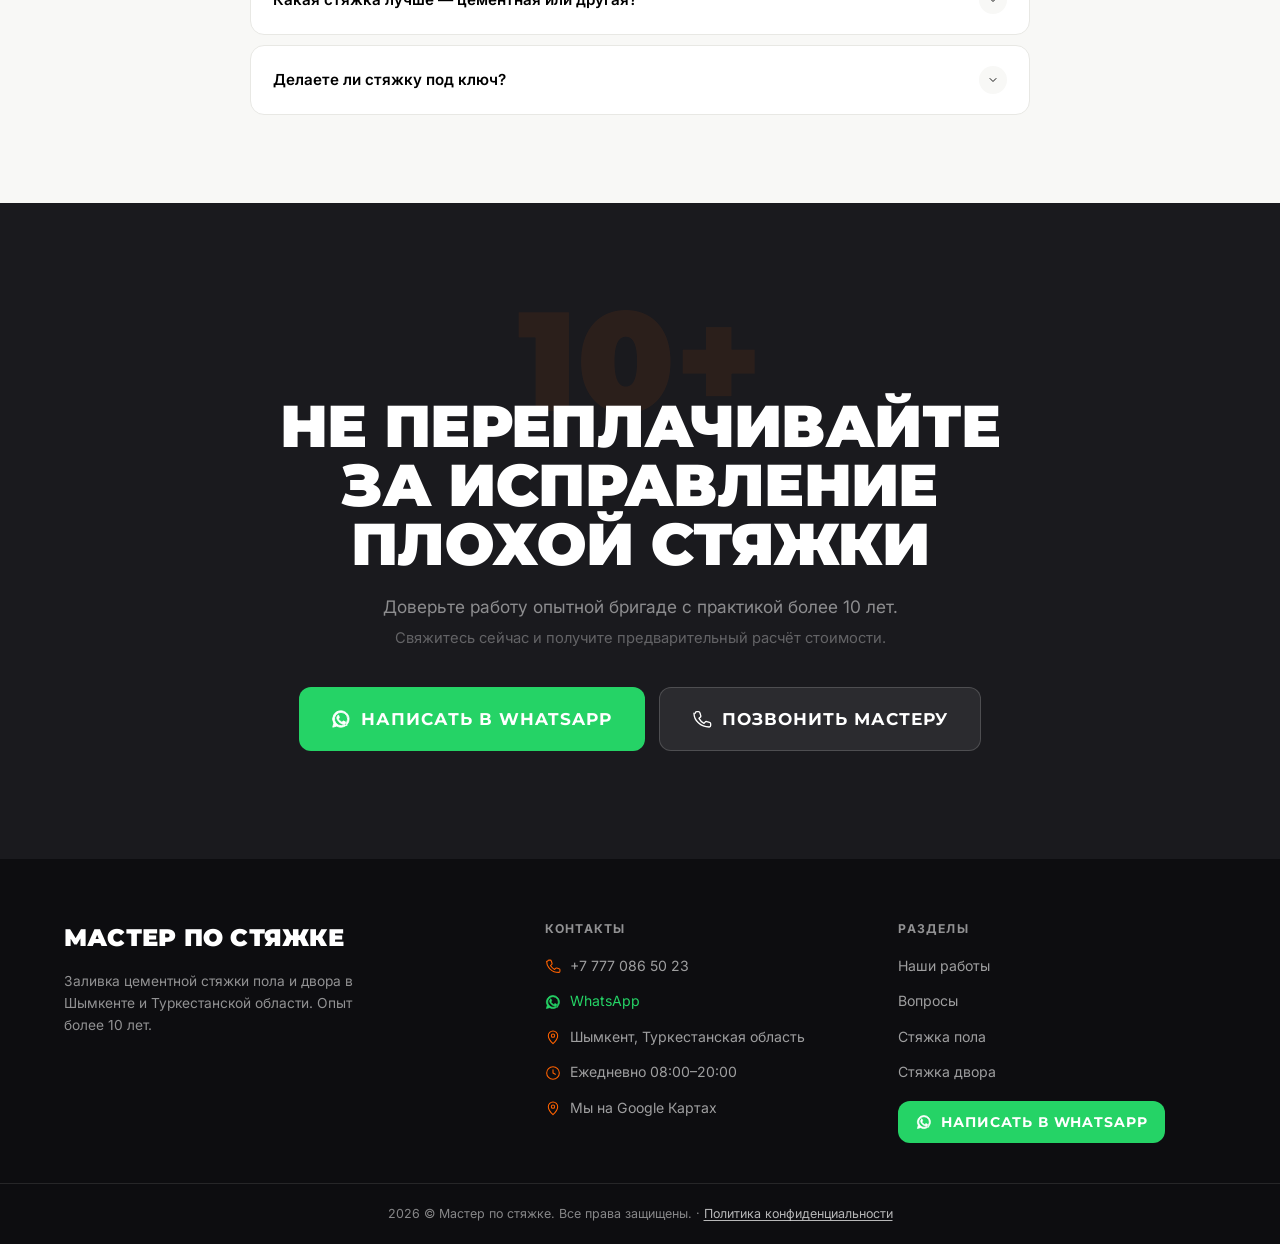
==== commit cc35bcb7: "SEO copy: Shymkent in home H1, screed-pouring wording, private-house and drying sections - home (ru/" ====
--- a/index.html
+++ b/index.html
@@ -60,6 +60,14 @@
   "address": { "@type": "PostalAddress", "addressLocality": "Шымкент", "addressCountry": "KZ" }
 }
 </script>
+<!-- Google tag (gtag.js) -->
+<script async src="https://www.googletagmanager.com/gtag/js?id=G-07XGG4WK3K"></script>
+<script>
+  window.dataLayer = window.dataLayer || [];
+  function gtag(){dataLayer.push(arguments);}
+  gtag('js', new Date());
+  gtag('config', 'G-07XGG4WK3K');
+</script>
 <!-- Yandex.Metrika counter -->
 <script type="text/javascript">
     (function(m,e,t,r,i,k,a){
@@ -194,7 +202,7 @@
     <div class="hero-text reveal">
       <span class="hero-badge"><span class="dot"></span> <span data-i18n="hero.badge">Опыт более 10 лет</span></span>
 
-      <h1 data-i18n-html="hero.h1">ЦЕМЕНТНАЯ<br><span class="accent">СТЯЖКА</span><br>ПОЛА И ДВОРА</h1>
+      <h1 data-i18n-html="hero.h1">ЦЕМЕНТНАЯ<br><span class="accent">СТЯЖКА</span><br>ПОЛА И ДВОРА<br>В ШЫМКЕНТЕ</h1>
 
       <p class="hero-sub" data-i18n="hero.sub">Ровное и прочное основание для дома, квартиры, двора и коммерческих объектов в Шымкенте — от замера до сдачи.</p>
 
@@ -334,14 +342,14 @@
   <div class="container">
     <div class="section-head reveal">
       <span class="eyebrow">Цены</span>
-      <h2>Стоимость стяжки в Шымкенте</h2>
+      <h2>Цена заливки стяжки в Шымкенте</h2>
     </div>
     <div class="price-card reveal">
       <div class="price-main">
         <div class="price-label">Работа по стяжке пола и двора</div>
         <div class="price-value">2 000 – 2 500 ₸</div>
         <div class="price-unit">за 1 м²</div>
-        <p class="price-note">Материалы оплачиваются отдельно. Точную стоимость называем после уточнения деталей объекта.</p>
+        <p class="price-note">Работаем под ключ: замер, подготовка основания, засыпка щебня, заливка и сдача готовой стяжки. Материалы оплачиваются отдельно. Точную стоимость называем после уточнения деталей объекта.</p>
         <a href="https://wa.me/77770865023?text=Здравствуйте! Хочу узнать стоимость заливки стяжки." class="btn btn-accent"><svg class="ic"><use href="#i-whatsapp"/></svg> <span>Рассчитать в WhatsApp</span></a>
       </div>
       <div class="price-factors">
@@ -437,7 +445,7 @@
     </div>
     <div class="faq-list reveal">
       <div class="faq-item">
-        <button class="faq-q" aria-expanded="false"><span data-i18n="faq.q1">Сколько стоит стяжка пола за м2 в Шымкенте?</span> <span class="faq-q-icon"><svg class="ic"><use href="#i-chevron"/></svg></span></button>
+        <button class="faq-q" aria-expanded="false"><span data-i18n="faq.q1">Сколько стоит заливка стяжки пола за м² в Шымкенте?</span> <span class="faq-q-icon"><svg class="ic"><use href="#i-chevron"/></svg></span></button>
         <div class="faq-a"><p data-i18n="faq.a1">Работа — от 2 000 до 2 500 ₸ за м², материалы оплачиваются отдельно. Итоговая цена зависит от площади, толщины и типа объекта — напишите параметры в WhatsApp, рассчитаем точно.</p></div>
       </div>
       <div class="faq-item">
@@ -471,6 +479,10 @@
       <div class="faq-item">
         <button class="faq-q" aria-expanded="false"><span data-i18n="faq.q10">Какая стяжка лучше — цементная или другая?</span> <span class="faq-q-icon"><svg class="ic"><use href="#i-chevron"/></svg></span></button>
         <div class="faq-a"><p data-i18n="faq.a10">Цементная стяжка — проверенный десятилетиями вариант: высокая прочность, ровность и совместимость с любым финишным покрытием.</p></div>
+      </div>
+      <div class="faq-item">
+        <button class="faq-q" aria-expanded="false"><span>Делаете ли стяжку под ключ?</span> <span class="faq-q-icon"><svg class="ic"><use href="#i-chevron"/></svg></span></button>
+        <div class="faq-a"><p>Да, берём на себя все этапы — замер, подготовку основания, засыпку щебня и заливку. Вам остаётся принять готовую стяжку.</p></div>
       </div>
     </div>
   </div>
@@ -539,6 +551,6 @@
   </div>
 </div>
 
-<script src="script.js?v=4"></script>
+<script src="script.js?v=5"></script>
 </body>
 </html>
